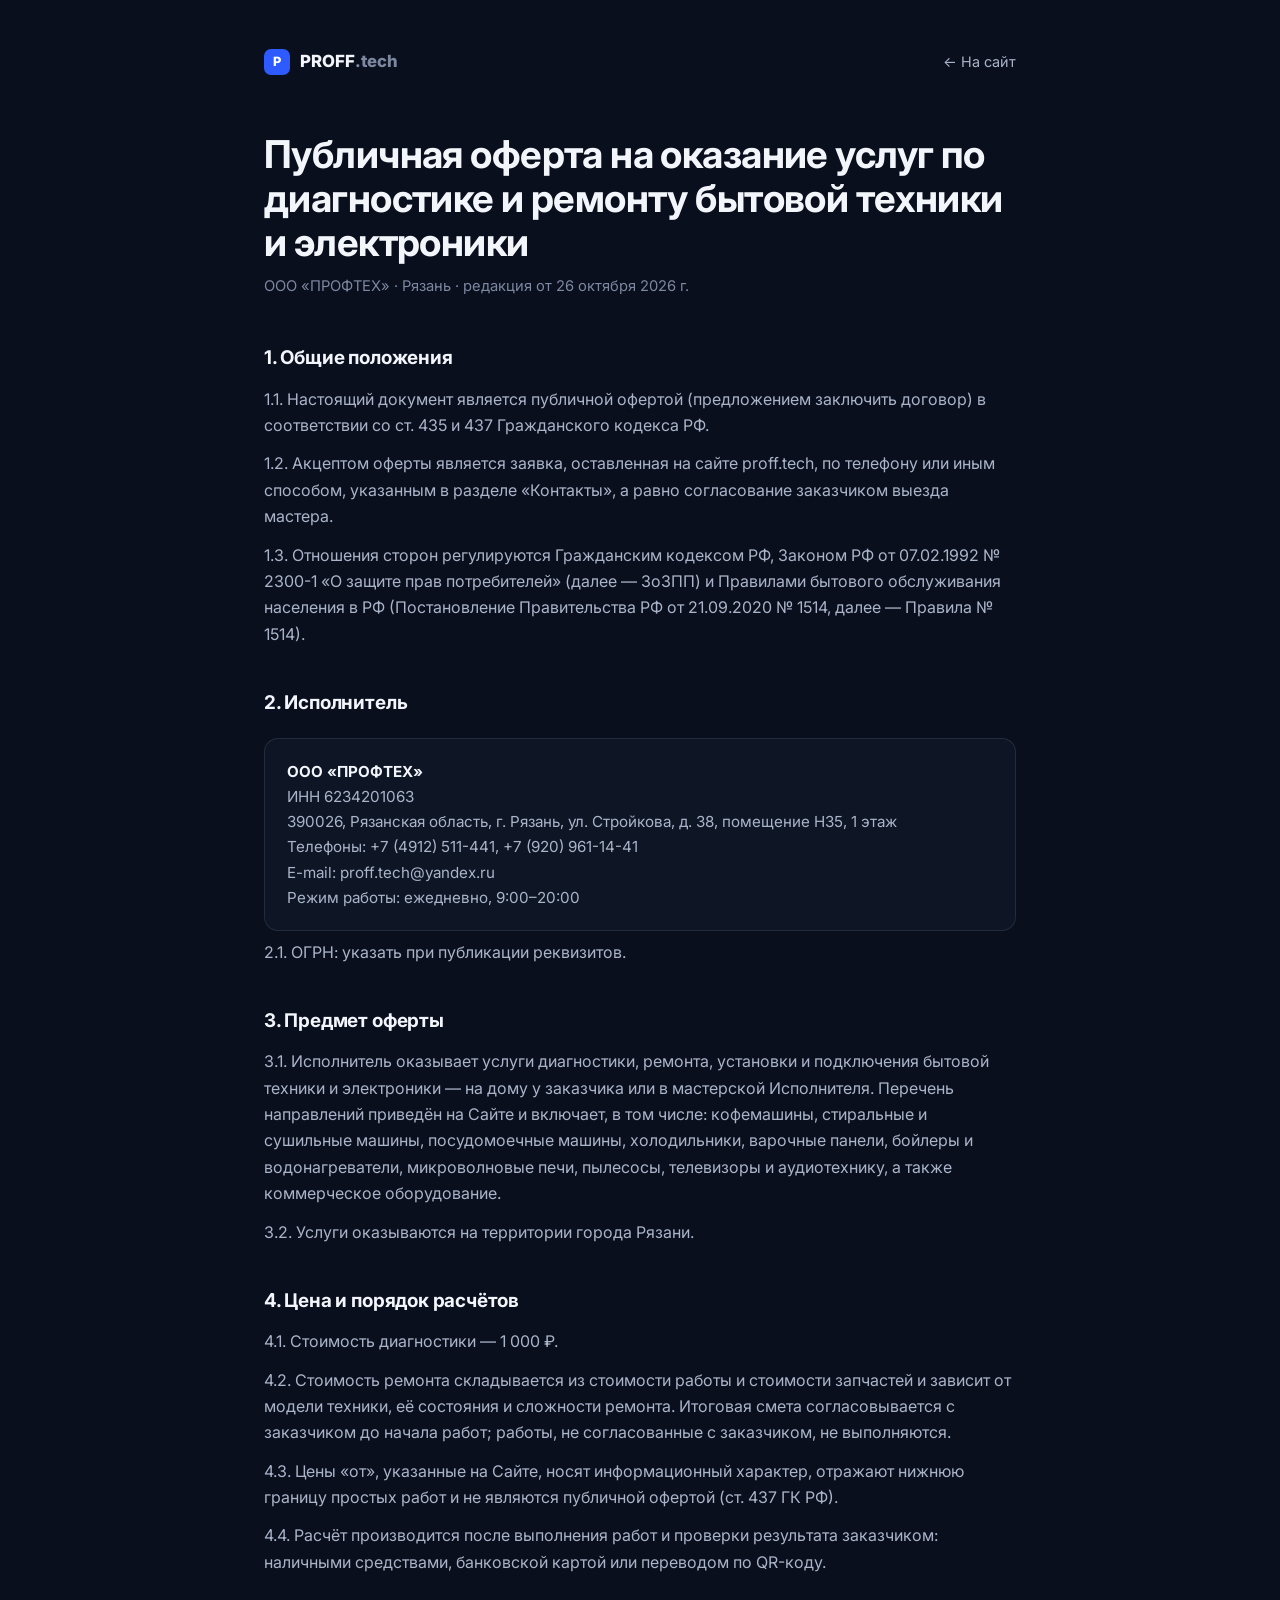
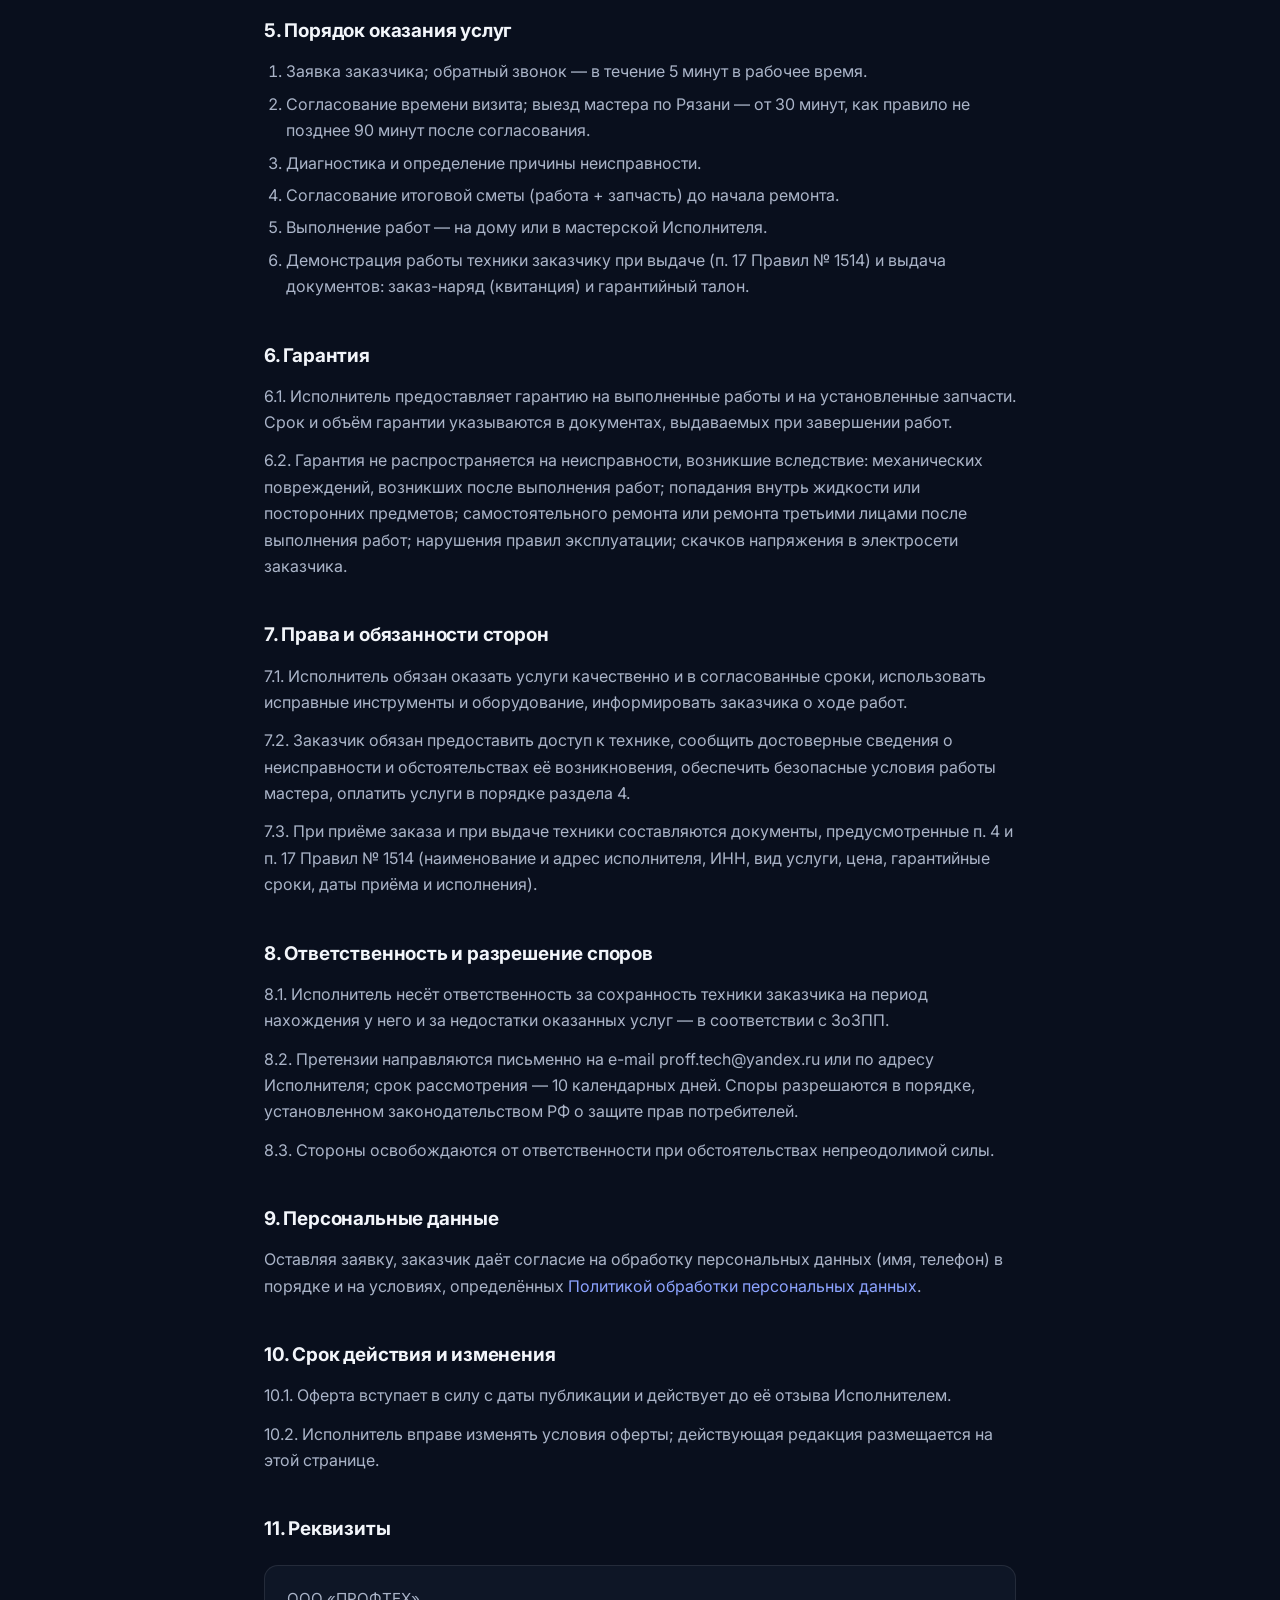
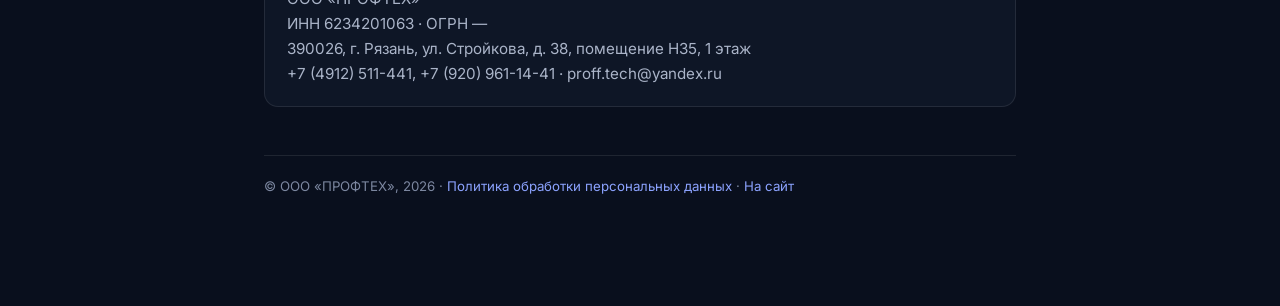
==== offer.html @ abe37fe9 "deploy: визуальные правки" ====
<!doctype html>
<html lang="ru">
<head>
<meta charset="utf-8">
<meta name="viewport" content="width=device-width, initial-scale=1">
<title>Публичная оферта на услуги ремонта — PROFF.tech</title>
<meta name="description" content="Публичная оферта ООО «ПРОФТЕХ» на диагностику и ремонт бытовой техники и электроники в Рязани: предмет, цена и порядок расчётов, гарантия, порядок оказания услуг, реквизиты.">
<meta name="theme-color" content="#090F1D">
<link rel="icon" href="data:image/svg+xml,%3Csvg xmlns='http://www.w3.org/2000/svg' viewBox='0 0 32 32'%3E%3Crect width='32' height='32' rx='8' fill='%232E5BFF'/%3E%3Cpath d='M18 4 7 18h7l-1 10 11-14h-7l1-10Z' fill='%23fff'/%3E%3C/svg%3E">
<link rel="preconnect" href="https://fonts.googleapis.com">
<link rel="preconnect" href="https://fonts.gstatic.com" crossorigin>
<link href="https://fonts.googleapis.com/css2?family=Inter:wght@400;500;600;700&display=swap" rel="stylesheet">
<style>
:root{--bg:#090F1D;--surface:#0E1626;--line:rgba(255,255,255,.09);--text:#F2F5FA;--soft:#AAB4C8;--muted:#7C87A0;--accent-text:#8CA3FF}
*{box-sizing:border-box;margin:0;padding:0}
body{font-family:'Inter',-apple-system,'Segoe UI',Roboto,Arial,sans-serif;background:var(--bg);color:var(--text);font-size:16px;line-height:1.65;-webkit-font-smoothing:antialiased}
a{color:var(--accent-text);text-decoration:none}
a:hover{text-decoration:underline}
.wrap{max-width:800px;margin:0 auto;padding:48px 24px 96px}
.top{display:flex;justify-content:space-between;align-items:center;gap:16px;margin-bottom:56px}
.logo{display:flex;align-items:center;gap:10px;font-weight:800;font-size:1.05rem;color:var(--text);text-decoration:none}
.logo-name{display:inline-flex;align-items:baseline}
.logo:hover{text-decoration:none}
.mark{width:26px;height:26px;border-radius:7px;background:#2E5BFF;display:grid;place-items:center;color:#fff;font-size:.8rem;font-weight:800}
.back{color:var(--soft);font-size:.9rem}
h1{font-size:clamp(1.7rem,3.6vw,2.4rem);letter-spacing:-.015em;line-height:1.15;margin-bottom:10px}
.sub{color:var(--muted);font-size:.92rem;margin-bottom:44px}
h2{font-size:1.18rem;letter-spacing:-.01em;margin:40px 0 12px;color:var(--text)}
p{color:var(--soft);margin-bottom:12px}
p b{color:var(--text)}
ol,ul{padding-left:22px;color:var(--soft);margin-bottom:12px}
li{margin-bottom:6px}
.address{background:var(--surface);border:1px solid var(--line);border-radius:14px;padding:20px 22px;margin:20px 0 8px;color:var(--soft);font-size:.95rem}
.address b{color:var(--text)}
.doc-note{margin-top:48px;padding-top:20px;border-top:1px solid var(--line);color:var(--muted);font-size:.83rem}
:focus-visible{outline:2px solid #2E5BFF;outline-offset:2px;border-radius:6px}
</style>
</head>
<body>
<div class="wrap">
  <div class="top">
    <a class="logo" href="index.html"><span class="mark">P</span><span class="logo-name">PROFF<span style="color:var(--muted)">.tech</span></span></a>
    <a class="back" href="index.html">← На сайт</a>
  </div>

  <h1>Публичная оферта на оказание услуг по диагностике и ремонту бытовой техники и электроники</h1>
  <p class="sub">ООО «ПРОФТЕХ» · Рязань · редакция от 26 октября 2026 г.</p>

  <h2>1. Общие положения</h2>
  <p>1.1. Настоящий документ является публичной офертой (предложением заключить договор) в соответствии со ст. 435 и 437 Гражданского кодекса РФ.</p>
  <p>1.2. Акцептом оферты является заявка, оставленная на сайте proff.tech, по телефону или иным способом, указанным в разделе «Контакты», а равно согласование заказчиком выезда мастера.</p>
  <p>1.3. Отношения сторон регулируются Гражданским кодексом РФ, Законом РФ от 07.02.1992 № 2300-1 «О защите прав потребителей» (далее — ЗоЗПП) и Правилами бытового обслуживания населения в РФ (Постановление Правительства РФ от 21.09.2020 № 1514, далее — Правила № 1514).</p>

  <h2>2. Исполнитель</h2>
  <div class="address">
    <b>ООО «ПРОФТЕХ»</b><br>
    ИНН 6234201063<br>
    390026, Рязанская область, г. Рязань, ул. Стройкова, д. 38, помещение Н35, 1 этаж<br>
    Телефоны: +7 (4912) 511-441, +7 (920) 961-14-41<br>
    E-mail: proff.tech@yandex.ru<br>
    Режим работы: ежедневно, 9:00–20:00
  </div>
  <p>2.1. ОГРН: указать при публикации реквизитов. <!-- TODO: ОГРН --></p>

  <h2>3. Предмет оферты</h2>
  <p>3.1. Исполнитель оказывает услуги диагностики, ремонта, установки и подключения бытовой техники и электроники — на дому у заказчика или в мастерской Исполнителя. Перечень направлений приведён на Сайте и включает, в том числе: кофемашины, стиральные и сушильные машины, посудомоечные машины, холодильники, варочные панели, бойлеры и водонагреватели, микроволновые печи, пылесосы, телевизоры и аудиотехнику, а также коммерческое оборудование.</p>
  <p>3.2. Услуги оказываются на территории города Рязани.</p>

  <h2>4. Цена и порядок расчётов</h2>
  <p>4.1. Стоимость диагностики — 1 000 ₽.</p>
  <p>4.2. Стоимость ремонта складывается из стоимости работы и стоимости запчастей и зависит от модели техники, её состояния и сложности ремонта. Итоговая смета согласовывается с заказчиком до начала работ; работы, не согласованные с заказчиком, не выполняются.</p>
  <p>4.3. Цены «от», указанные на Сайте, носят информационный характер, отражают нижнюю границу простых работ и не являются публичной офертой (ст. 437 ГК РФ).</p>
  <p>4.4. Расчёт производится после выполнения работ и проверки результата заказчиком: наличными средствами, банковской картой или переводом по QR-коду.</p>

  <h2>5. Порядок оказания услуг</h2>
  <ol>
    <li>Заявка заказчика; обратный звонок — в течение 5 минут в рабочее время.</li>
    <li>Согласование времени визита; выезд мастера по Рязани — от 30 минут, как правило не позднее 90 минут после согласования.</li>
    <li>Диагностика и определение причины неисправности.</li>
    <li>Согласование итоговой сметы (работа + запчасть) до начала ремонта.</li>
    <li>Выполнение работ — на дому или в мастерской Исполнителя.</li>
    <li>Демонстрация работы техники заказчику при выдаче (п. 17 Правил № 1514) и выдача документов: заказ-наряд (квитанция) и гарантийный талон.</li>
  </ol>

  <h2>6. Гарантия</h2>
  <p>6.1. Исполнитель предоставляет гарантию на выполненные работы и на установленные запчасти. Срок и объём гарантии указываются в документах, выдаваемых при завершении работ.</p>
  <p>6.2. Гарантия не распространяется на неисправности, возникшие вследствие: механических повреждений, возникших после выполнения работ; попадания внутрь жидкости или посторонних предметов; самостоятельного ремонта или ремонта третьими лицами после выполнения работ; нарушения правил эксплуатации; скачков напряжения в электросети заказчика.</p>

  <h2>7. Права и обязанности сторон</h2>
  <p>7.1. Исполнитель обязан оказать услуги качественно и в согласованные сроки, использовать исправные инструменты и оборудование, информировать заказчика о ходе работ.</p>
  <p>7.2. Заказчик обязан предоставить доступ к технике, сообщить достоверные сведения о неисправности и обстоятельствах её возникновения, обеспечить безопасные условия работы мастера, оплатить услуги в порядке раздела 4.</p>
  <p>7.3. При приёме заказа и при выдаче техники составляются документы, предусмотренные п. 4 и п. 17 Правил № 1514 (наименование и адрес исполнителя, ИНН, вид услуги, цена, гарантийные сроки, даты приёма и исполнения).</p>

  <h2>8. Ответственность и разрешение споров</h2>
  <p>8.1. Исполнитель несёт ответственность за сохранность техники заказчика на период нахождения у него и за недостатки оказанных услуг — в соответствии с ЗоЗПП.</p>
  <p>8.2. Претензии направляются письменно на e-mail proff.tech@yandex.ru или по адресу Исполнителя; срок рассмотрения — 10 календарных дней. Споры разрешаются в порядке, установленном законодательством РФ о защите прав потребителей.</p>
  <p>8.3. Стороны освобождаются от ответственности при обстоятельствах непреодолимой силы.</p>

  <h2>9. Персональные данные</h2>
  <p>Оставляя заявку, заказчик даёт согласие на обработку персональных данных (имя, телефон) в порядке и на условиях, определённых <a href="privacy.html">Политикой обработки персональных данных</a>.</p>

  <h2>10. Срок действия и изменения</h2>
  <p>10.1. Оферта вступает в силу с даты публикации и действует до её отзыва Исполнителем.</p>
  <p>10.2. Исполнитель вправе изменять условия оферты; действующая редакция размещается на этой странице.</p>

  <h2>11. Реквизиты</h2>
  <div class="address">
    ООО «ПРОФТЕХ»<br>
    ИНН 6234201063 · ОГРН — <!-- TODO: ОГРН --><br>
    390026, г. Рязань, ул. Стройкова, д. 38, помещение Н35, 1 этаж<br>
    +7 (4912) 511-441, +7 (920) 961-14-41 · proff.tech@yandex.ru
  </div>

  <p class="doc-note">© ООО «ПРОФТЕХ», 2026 · <a href="privacy.html">Политика обработки персональных данных</a> · <a href="index.html">На сайт</a></p>
</div>
</body>
</html>
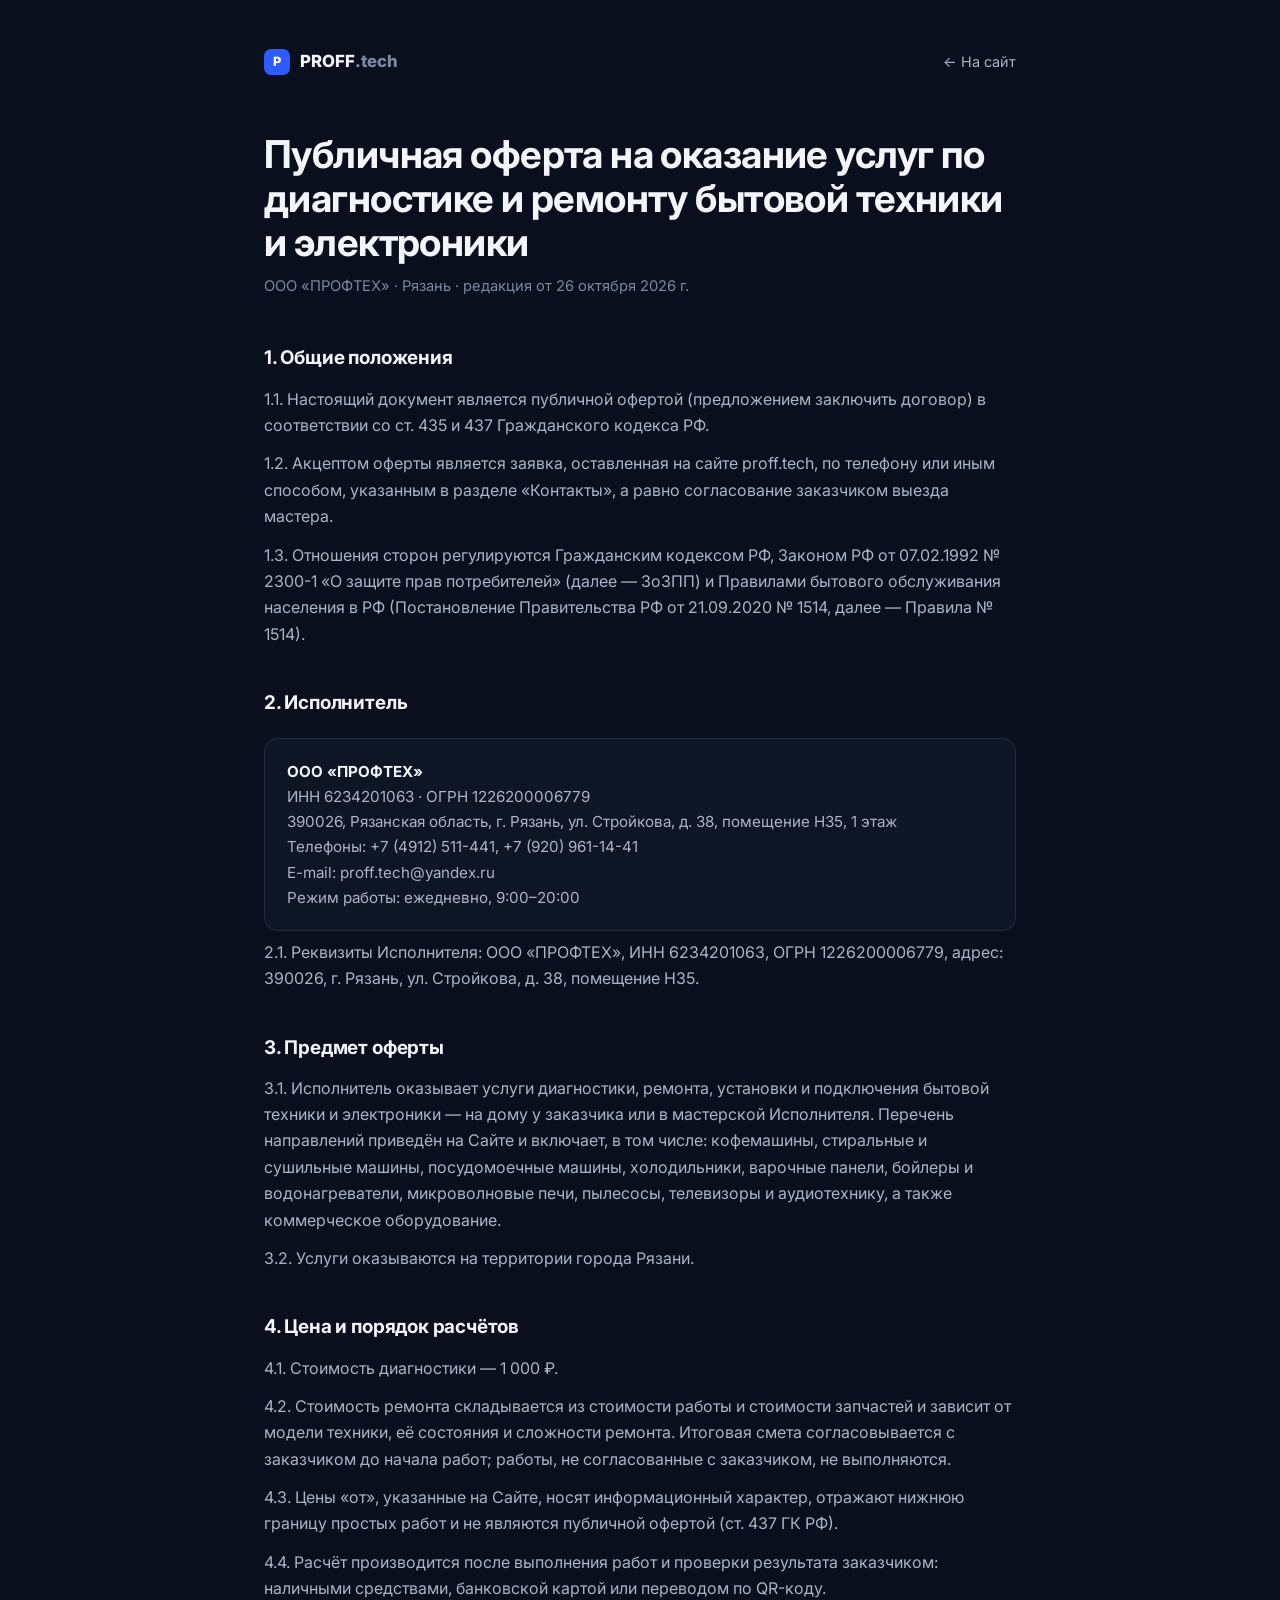
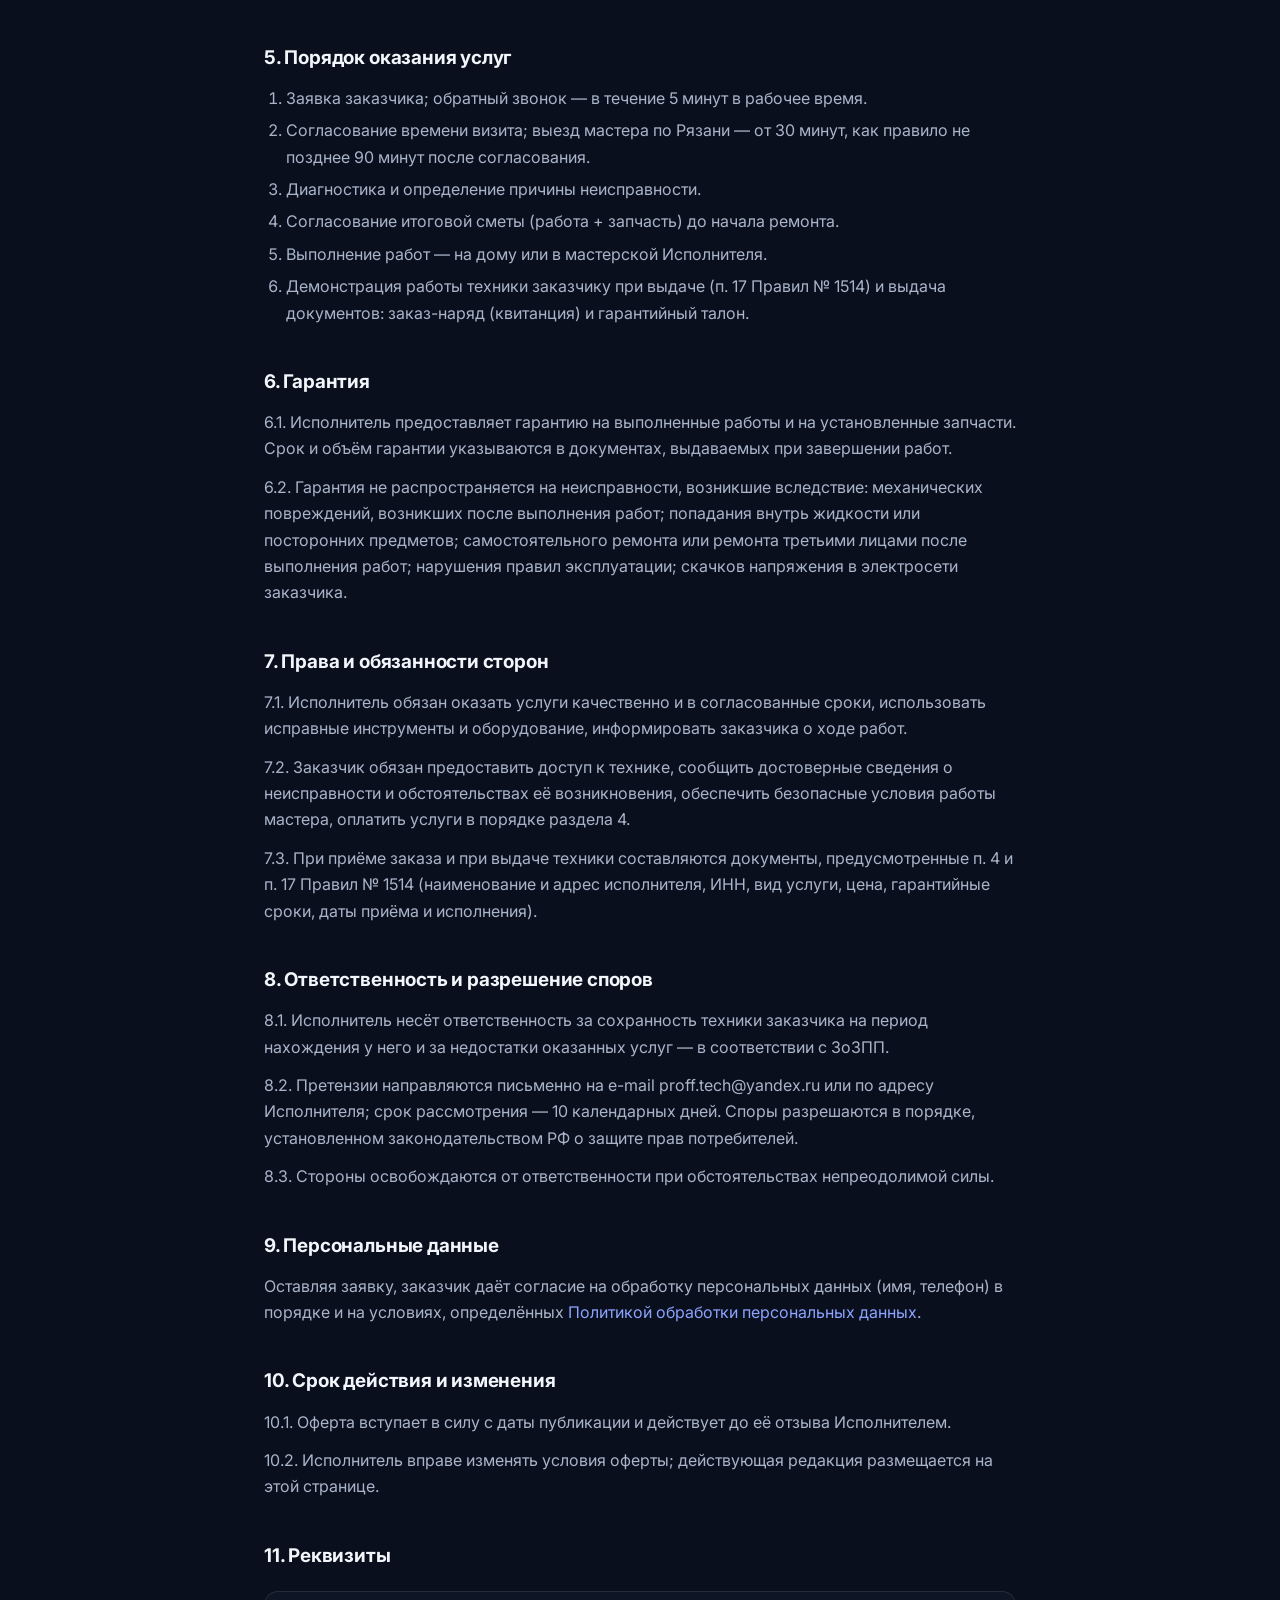
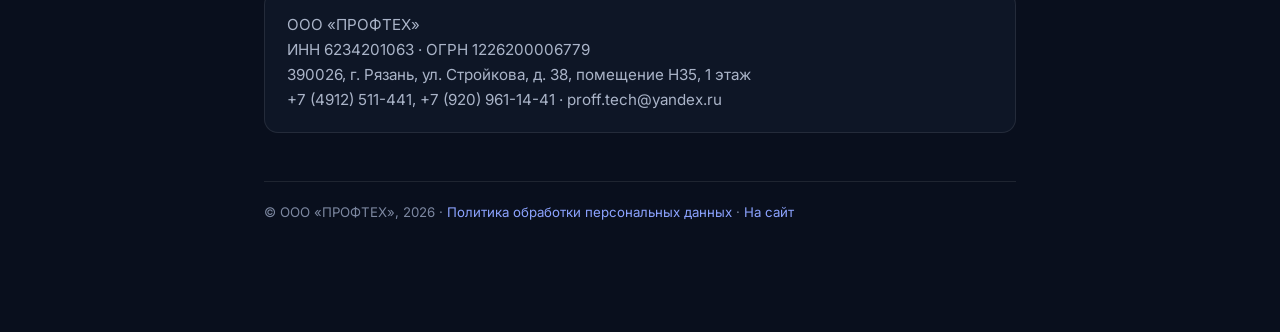
==== commit 4f6ee1f3: "deploy: fix модальной формы и карт, ОГРН" ====
--- a/offer.html
+++ b/offer.html
@@ -54,13 +54,13 @@
   <h2>2. Исполнитель</h2>
   <div class="address">
     <b>ООО «ПРОФТЕХ»</b><br>
-    ИНН 6234201063<br>
+    ИНН 6234201063 · ОГРН 1226200006779<br>
     390026, Рязанская область, г. Рязань, ул. Стройкова, д. 38, помещение Н35, 1 этаж<br>
     Телефоны: +7 (4912) 511-441, +7 (920) 961-14-41<br>
     E-mail: proff.tech@yandex.ru<br>
     Режим работы: ежедневно, 9:00–20:00
   </div>
-  <p>2.1. ОГРН: указать при публикации реквизитов. <!-- TODO: ОГРН --></p>
+  <p>2.1. Реквизиты Исполнителя: ООО «ПРОФТЕХ», ИНН 6234201063, ОГРН 1226200006779, адрес: 390026, г. Рязань, ул. Стройкова, д. 38, помещение Н35.</p>
 
   <h2>3. Предмет оферты</h2>
   <p>3.1. Исполнитель оказывает услуги диагностики, ремонта, установки и подключения бытовой техники и электроники — на дому у заказчика или в мастерской Исполнителя. Перечень направлений приведён на Сайте и включает, в том числе: кофемашины, стиральные и сушильные машины, посудомоечные машины, холодильники, варочные панели, бойлеры и водонагреватели, микроволновые печи, пылесосы, телевизоры и аудиотехнику, а также коммерческое оборудование.</p>
@@ -106,7 +106,7 @@
   <h2>11. Реквизиты</h2>
   <div class="address">
     ООО «ПРОФТЕХ»<br>
-    ИНН 6234201063 · ОГРН — <!-- TODO: ОГРН --><br>
+    ИНН 6234201063 · ОГРН 1226200006779<br>
     390026, г. Рязань, ул. Стройкова, д. 38, помещение Н35, 1 этаж<br>
     +7 (4912) 511-441, +7 (920) 961-14-41 · proff.tech@yandex.ru
   </div>
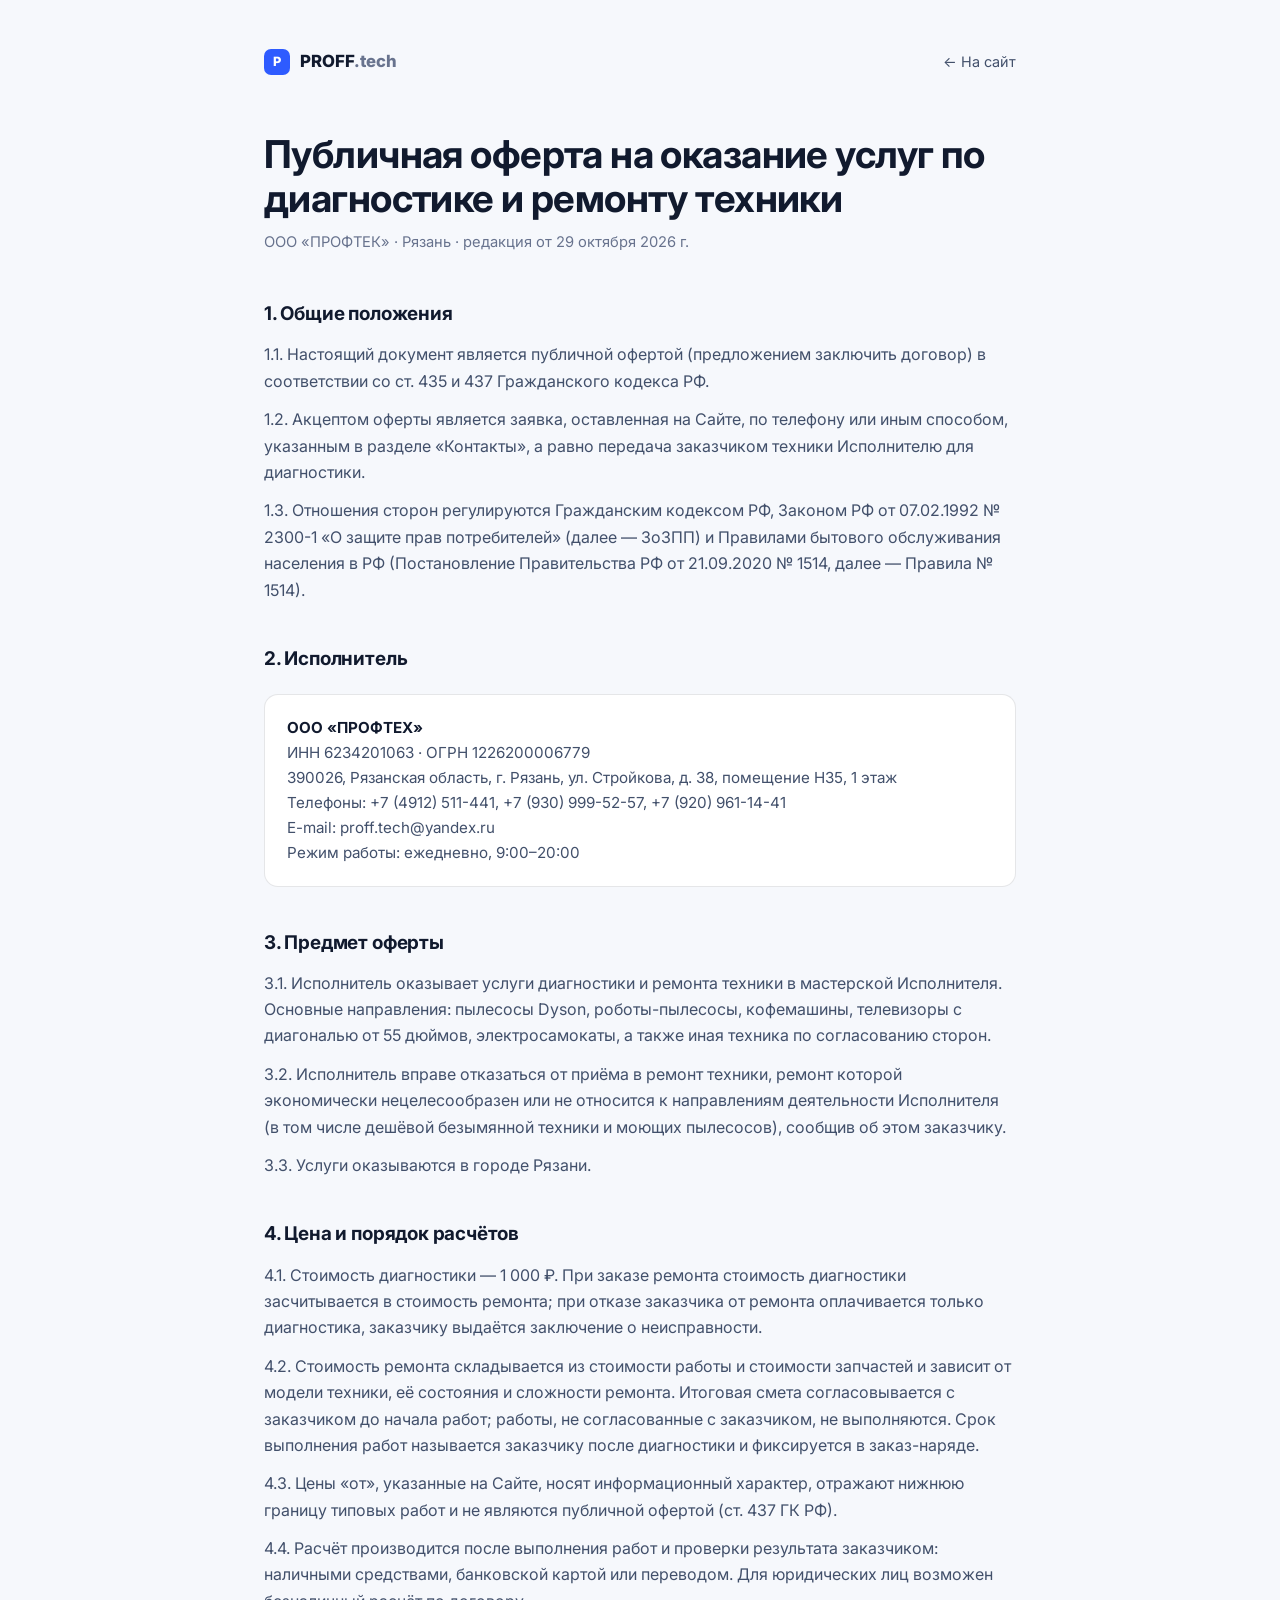
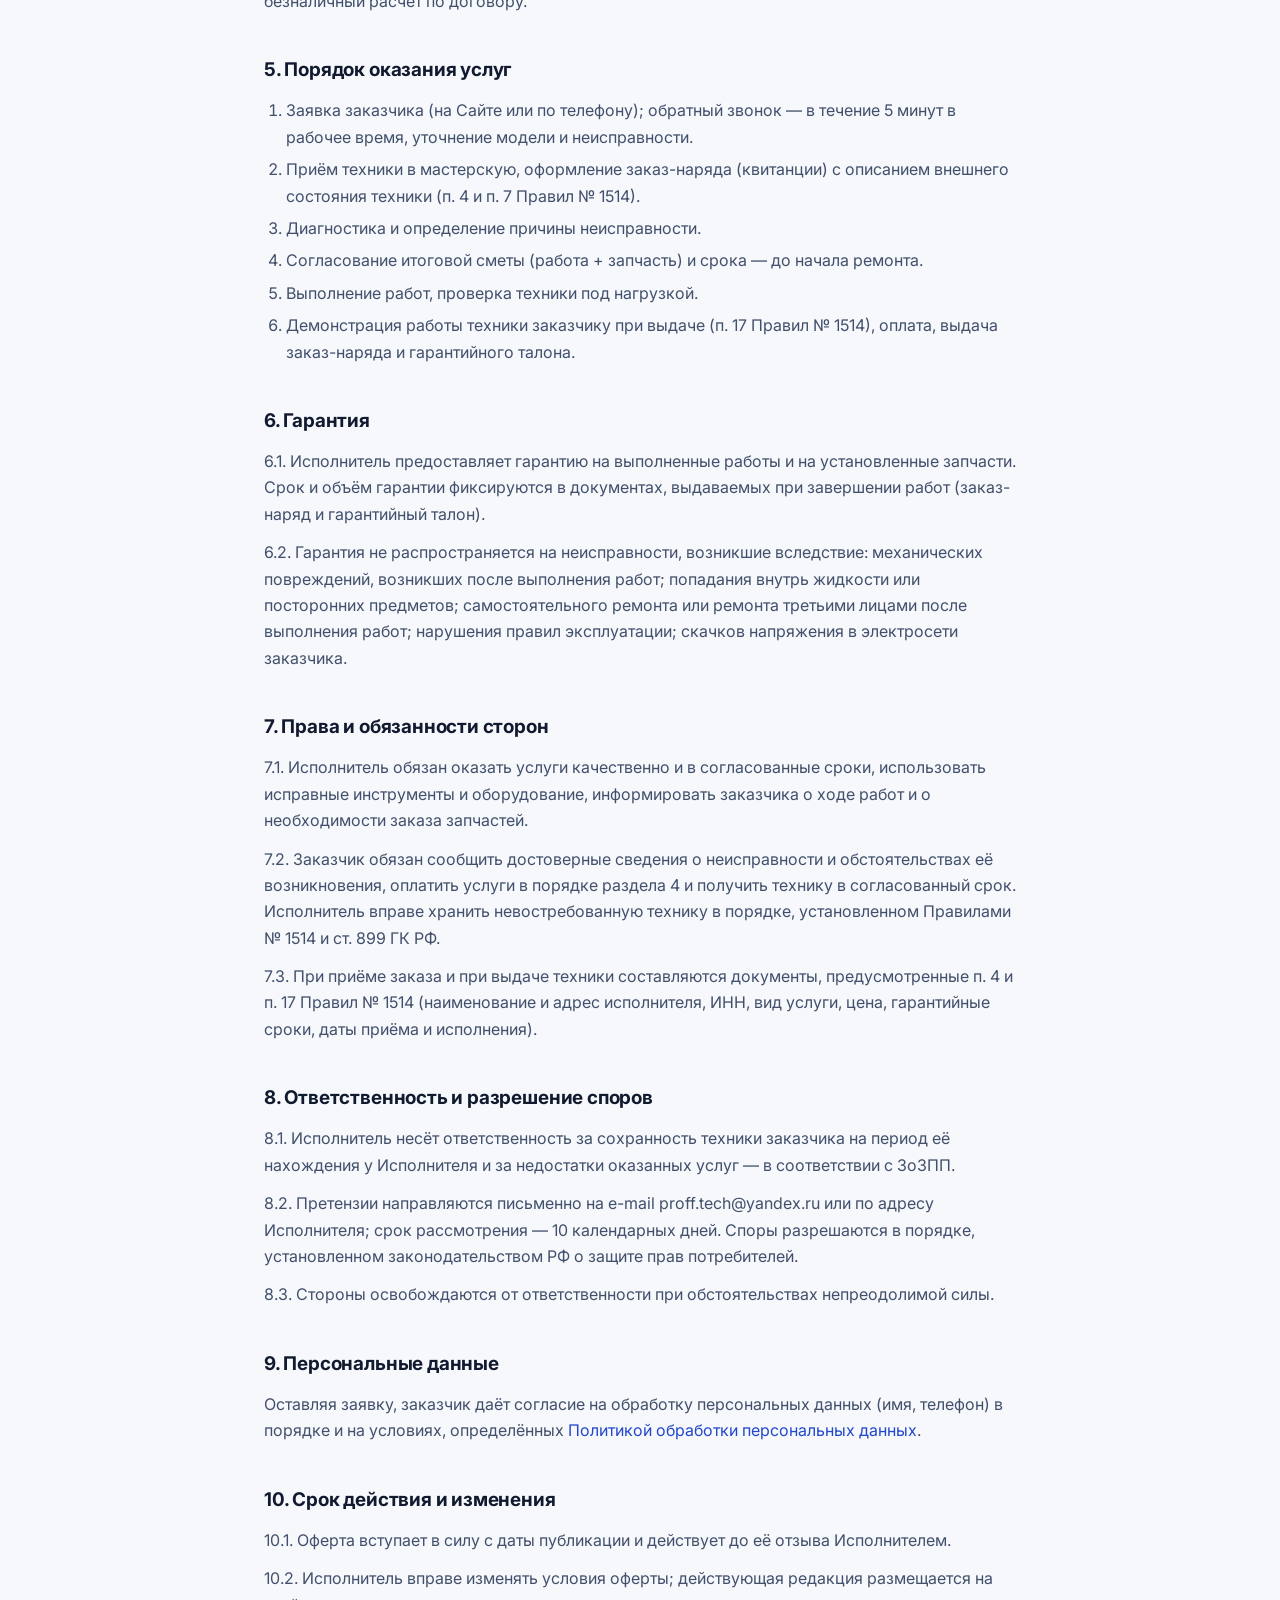
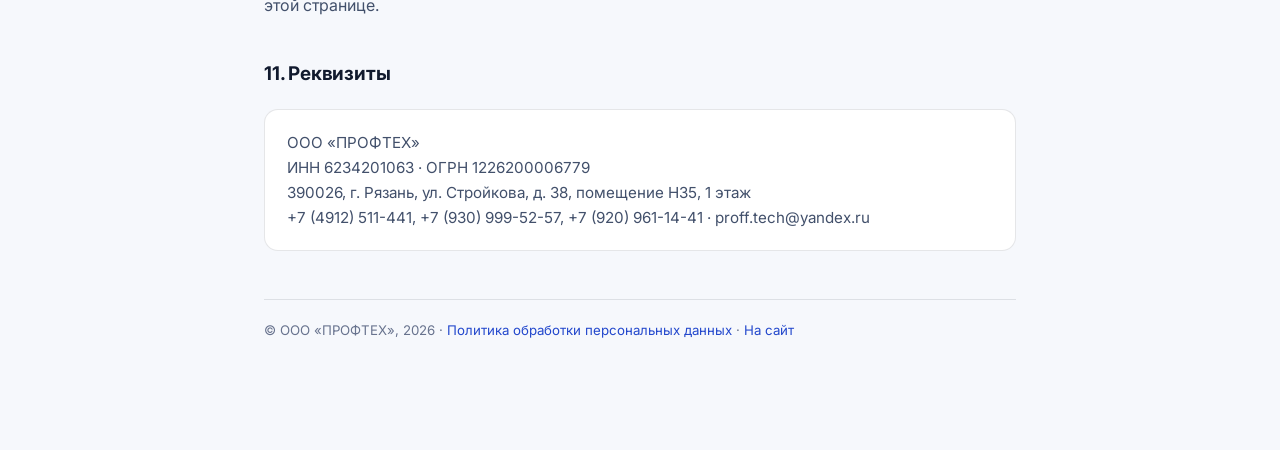
==== commit cfe568d6: "deploy: v2 — мобильный первый экран, квиз, темы, SEO, фиксы QA" ====
--- a/offer.html
+++ b/offer.html
@@ -4,14 +4,15 @@
 <meta charset="utf-8">
 <meta name="viewport" content="width=device-width, initial-scale=1">
 <title>Публичная оферта на услуги ремонта — PROFF.tech</title>
-<meta name="description" content="Публичная оферта ООО «ПРОФТЕХ» на диагностику и ремонт бытовой техники и электроники в Рязани: предмет, цена и порядок расчётов, гарантия, порядок оказания услуг, реквизиты.">
-<meta name="theme-color" content="#090F1D">
+<meta name="description" content="Публичная оферта ООО «ПРОФТЕХ» на диагностику и ремонт премиальной бытовой техники и электроники в Рязани: Dyson, роботы-пылесосы, кофемашины, телевизоры, электросамокаты. Предмет, цена и порядок расчётов, гарантия, реквизиты.">
+<meta name="theme-color" content="#0A101E">
 <link rel="icon" href="data:image/svg+xml,%3Csvg xmlns='http://www.w3.org/2000/svg' viewBox='0 0 32 32'%3E%3Crect width='32' height='32' rx='8' fill='%232E5BFF'/%3E%3Cpath d='M18 4 7 18h7l-1 10 11-14h-7l1-10Z' fill='%23fff'/%3E%3C/svg%3E">
 <link rel="preconnect" href="https://fonts.googleapis.com">
 <link rel="preconnect" href="https://fonts.gstatic.com" crossorigin>
 <link href="https://fonts.googleapis.com/css2?family=Inter:wght@400;500;600;700&display=swap" rel="stylesheet">
 <style>
-:root{--bg:#090F1D;--surface:#0E1626;--line:rgba(255,255,255,.09);--text:#F2F5FA;--soft:#AAB4C8;--muted:#7C87A0;--accent-text:#8CA3FF}
+:root{color-scheme:light;--bg:#F6F8FC;--surface:#FFFFFF;--line:rgba(18,28,50,.11);--text:#111A2E;--soft:#42506B;--muted:#68738E;--accent-text:#2247CC}
+@media (prefers-color-scheme:dark){:root{color-scheme:dark;--bg:#0A101E;--surface:#101A2E;--line:rgba(255,255,255,.10);--text:#F2F5FA;--soft:#AAB4C8;--muted:#7C87A0;--accent-text:#8CA3FF}}
 *{box-sizing:border-box;margin:0;padding:0}
 body{font-family:'Inter',-apple-system,'Segoe UI',Roboto,Arial,sans-serif;background:var(--bg);color:var(--text);font-size:16px;line-height:1.65;-webkit-font-smoothing:antialiased}
 a{color:var(--accent-text);text-decoration:none}
@@ -19,7 +20,6 @@
 .wrap{max-width:800px;margin:0 auto;padding:48px 24px 96px}
 .top{display:flex;justify-content:space-between;align-items:center;gap:16px;margin-bottom:56px}
 .logo{display:flex;align-items:center;gap:10px;font-weight:800;font-size:1.05rem;color:var(--text);text-decoration:none}
-.logo-name{display:inline-flex;align-items:baseline}
 .logo:hover{text-decoration:none}
 .mark{width:26px;height:26px;border-radius:7px;background:#2E5BFF;display:grid;place-items:center;color:#fff;font-size:.8rem;font-weight:800}
 .back{color:var(--soft);font-size:.9rem}
@@ -43,12 +43,12 @@
     <a class="back" href="index.html">← На сайт</a>
   </div>
 
-  <h1>Публичная оферта на оказание услуг по диагностике и ремонту бытовой техники и электроники</h1>
-  <p class="sub">ООО «ПРОФТЕХ» · Рязань · редакция от 26 октября 2026 г.</p>
+  <h1>Публичная оферта на оказание услуг по диагностике и ремонту техники</h1>
+  <p class="sub">ООО «ПРОФТЕК» · Рязань · редакция от 29 октября 2026 г.</p>
 
   <h2>1. Общие положения</h2>
   <p>1.1. Настоящий документ является публичной офертой (предложением заключить договор) в соответствии со ст. 435 и 437 Гражданского кодекса РФ.</p>
-  <p>1.2. Акцептом оферты является заявка, оставленная на сайте proff.tech, по телефону или иным способом, указанным в разделе «Контакты», а равно согласование заказчиком выезда мастера.</p>
+  <p>1.2. Акцептом оферты является заявка, оставленная на Сайте, по телефону или иным способом, указанным в разделе «Контакты», а равно передача заказчиком техники Исполнителю для диагностики.</p>
   <p>1.3. Отношения сторон регулируются Гражданским кодексом РФ, Законом РФ от 07.02.1992 № 2300-1 «О защите прав потребителей» (далее — ЗоЗПП) и Правилами бытового обслуживания населения в РФ (Постановление Правительства РФ от 21.09.2020 № 1514, далее — Правила № 1514).</p>
 
   <h2>2. Исполнитель</h2>
@@ -56,43 +56,43 @@
     <b>ООО «ПРОФТЕХ»</b><br>
     ИНН 6234201063 · ОГРН 1226200006779<br>
     390026, Рязанская область, г. Рязань, ул. Стройкова, д. 38, помещение Н35, 1 этаж<br>
-    Телефоны: +7 (4912) 511-441, +7 (920) 961-14-41<br>
+    Телефоны: +7 (4912) 511-441, +7 (930) 999-52-57, +7 (920) 961-14-41<br>
     E-mail: proff.tech@yandex.ru<br>
     Режим работы: ежедневно, 9:00–20:00
   </div>
-  <p>2.1. Реквизиты Исполнителя: ООО «ПРОФТЕХ», ИНН 6234201063, ОГРН 1226200006779, адрес: 390026, г. Рязань, ул. Стройкова, д. 38, помещение Н35.</p>
 
   <h2>3. Предмет оферты</h2>
-  <p>3.1. Исполнитель оказывает услуги диагностики, ремонта, установки и подключения бытовой техники и электроники — на дому у заказчика или в мастерской Исполнителя. Перечень направлений приведён на Сайте и включает, в том числе: кофемашины, стиральные и сушильные машины, посудомоечные машины, холодильники, варочные панели, бойлеры и водонагреватели, микроволновые печи, пылесосы, телевизоры и аудиотехнику, а также коммерческое оборудование.</p>
-  <p>3.2. Услуги оказываются на территории города Рязани.</p>
+  <p>3.1. Исполнитель оказывает услуги диагностики и ремонта техники в мастерской Исполнителя. Основные направления: пылесосы Dyson, роботы-пылесосы, кофемашины, телевизоры с диагональю от 55 дюймов, электросамокаты, а также иная техника по согласованию сторон.</p>
+  <p>3.2. Исполнитель вправе отказаться от приёма в ремонт техники, ремонт которой экономически нецелесообразен или не относится к направлениям деятельности Исполнителя (в том числе дешёвой безымянной техники и моющих пылесосов), сообщив об этом заказчику.</p>
+  <p>3.3. Услуги оказываются в городе Рязани.</p>
 
   <h2>4. Цена и порядок расчётов</h2>
-  <p>4.1. Стоимость диагностики — 1 000 ₽.</p>
-  <p>4.2. Стоимость ремонта складывается из стоимости работы и стоимости запчастей и зависит от модели техники, её состояния и сложности ремонта. Итоговая смета согласовывается с заказчиком до начала работ; работы, не согласованные с заказчиком, не выполняются.</p>
-  <p>4.3. Цены «от», указанные на Сайте, носят информационный характер, отражают нижнюю границу простых работ и не являются публичной офертой (ст. 437 ГК РФ).</p>
-  <p>4.4. Расчёт производится после выполнения работ и проверки результата заказчиком: наличными средствами, банковской картой или переводом по QR-коду.</p>
+  <p>4.1. Стоимость диагностики — 1 000 ₽. При заказе ремонта стоимость диагностики засчитывается в стоимость ремонта; при отказе заказчика от ремонта оплачивается только диагностика, заказчику выдаётся заключение о неисправности.</p>
+  <p>4.2. Стоимость ремонта складывается из стоимости работы и стоимости запчастей и зависит от модели техники, её состояния и сложности ремонта. Итоговая смета согласовывается с заказчиком до начала работ; работы, не согласованные с заказчиком, не выполняются. Срок выполнения работ называется заказчику после диагностики и фиксируется в заказ-наряде.</p>
+  <p>4.3. Цены «от», указанные на Сайте, носят информационный характер, отражают нижнюю границу типовых работ и не являются публичной офертой (ст. 437 ГК РФ).</p>
+  <p>4.4. Расчёт производится после выполнения работ и проверки результата заказчиком: наличными средствами, банковской картой или переводом. Для юридических лиц возможен безналичный расчёт по договору.</p>
 
   <h2>5. Порядок оказания услуг</h2>
   <ol>
-    <li>Заявка заказчика; обратный звонок — в течение 5 минут в рабочее время.</li>
-    <li>Согласование времени визита; выезд мастера по Рязани — от 30 минут, как правило не позднее 90 минут после согласования.</li>
+    <li>Заявка заказчика (на Сайте или по телефону); обратный звонок — в течение 5 минут в рабочее время, уточнение модели и неисправности.</li>
+    <li>Приём техники в мастерскую, оформление заказ-наряда (квитанции) с описанием внешнего состояния техники (п. 4 и п. 7 Правил № 1514).</li>
     <li>Диагностика и определение причины неисправности.</li>
-    <li>Согласование итоговой сметы (работа + запчасть) до начала ремонта.</li>
-    <li>Выполнение работ — на дому или в мастерской Исполнителя.</li>
-    <li>Демонстрация работы техники заказчику при выдаче (п. 17 Правил № 1514) и выдача документов: заказ-наряд (квитанция) и гарантийный талон.</li>
+    <li>Согласование итоговой сметы (работа + запчасть) и срока — до начала ремонта.</li>
+    <li>Выполнение работ, проверка техники под нагрузкой.</li>
+    <li>Демонстрация работы техники заказчику при выдаче (п. 17 Правил № 1514), оплата, выдача заказ-наряда и гарантийного талона.</li>
   </ol>
 
   <h2>6. Гарантия</h2>
-  <p>6.1. Исполнитель предоставляет гарантию на выполненные работы и на установленные запчасти. Срок и объём гарантии указываются в документах, выдаваемых при завершении работ.</p>
+  <p>6.1. Исполнитель предоставляет гарантию на выполненные работы и на установленные запчасти. Срок и объём гарантии фиксируются в документах, выдаваемых при завершении работ (заказ-наряд и гарантийный талон).</p>
   <p>6.2. Гарантия не распространяется на неисправности, возникшие вследствие: механических повреждений, возникших после выполнения работ; попадания внутрь жидкости или посторонних предметов; самостоятельного ремонта или ремонта третьими лицами после выполнения работ; нарушения правил эксплуатации; скачков напряжения в электросети заказчика.</p>
 
   <h2>7. Права и обязанности сторон</h2>
-  <p>7.1. Исполнитель обязан оказать услуги качественно и в согласованные сроки, использовать исправные инструменты и оборудование, информировать заказчика о ходе работ.</p>
-  <p>7.2. Заказчик обязан предоставить доступ к технике, сообщить достоверные сведения о неисправности и обстоятельствах её возникновения, обеспечить безопасные условия работы мастера, оплатить услуги в порядке раздела 4.</p>
+  <p>7.1. Исполнитель обязан оказать услуги качественно и в согласованные сроки, использовать исправные инструменты и оборудование, информировать заказчика о ходе работ и о необходимости заказа запчастей.</p>
+  <p>7.2. Заказчик обязан сообщить достоверные сведения о неисправности и обстоятельствах её возникновения, оплатить услуги в порядке раздела 4 и получить технику в согласованный срок. Исполнитель вправе хранить невостребованную технику в порядке, установленном Правилами № 1514 и ст. 899 ГК РФ.</p>
   <p>7.3. При приёме заказа и при выдаче техники составляются документы, предусмотренные п. 4 и п. 17 Правил № 1514 (наименование и адрес исполнителя, ИНН, вид услуги, цена, гарантийные сроки, даты приёма и исполнения).</p>
 
   <h2>8. Ответственность и разрешение споров</h2>
-  <p>8.1. Исполнитель несёт ответственность за сохранность техники заказчика на период нахождения у него и за недостатки оказанных услуг — в соответствии с ЗоЗПП.</p>
+  <p>8.1. Исполнитель несёт ответственность за сохранность техники заказчика на период её нахождения у Исполнителя и за недостатки оказанных услуг — в соответствии с ЗоЗПП.</p>
   <p>8.2. Претензии направляются письменно на e-mail proff.tech@yandex.ru или по адресу Исполнителя; срок рассмотрения — 10 календарных дней. Споры разрешаются в порядке, установленном законодательством РФ о защите прав потребителей.</p>
   <p>8.3. Стороны освобождаются от ответственности при обстоятельствах непреодолимой силы.</p>
 
@@ -108,7 +108,7 @@
     ООО «ПРОФТЕХ»<br>
     ИНН 6234201063 · ОГРН 1226200006779<br>
     390026, г. Рязань, ул. Стройкова, д. 38, помещение Н35, 1 этаж<br>
-    +7 (4912) 511-441, +7 (920) 961-14-41 · proff.tech@yandex.ru
+    +7 (4912) 511-441, +7 (930) 999-52-57, +7 (920) 961-14-41 · proff.tech@yandex.ru
   </div>
 
   <p class="doc-note">© ООО «ПРОФТЕХ», 2026 · <a href="privacy.html">Политика обработки персональных данных</a> · <a href="index.html">На сайт</a></p>
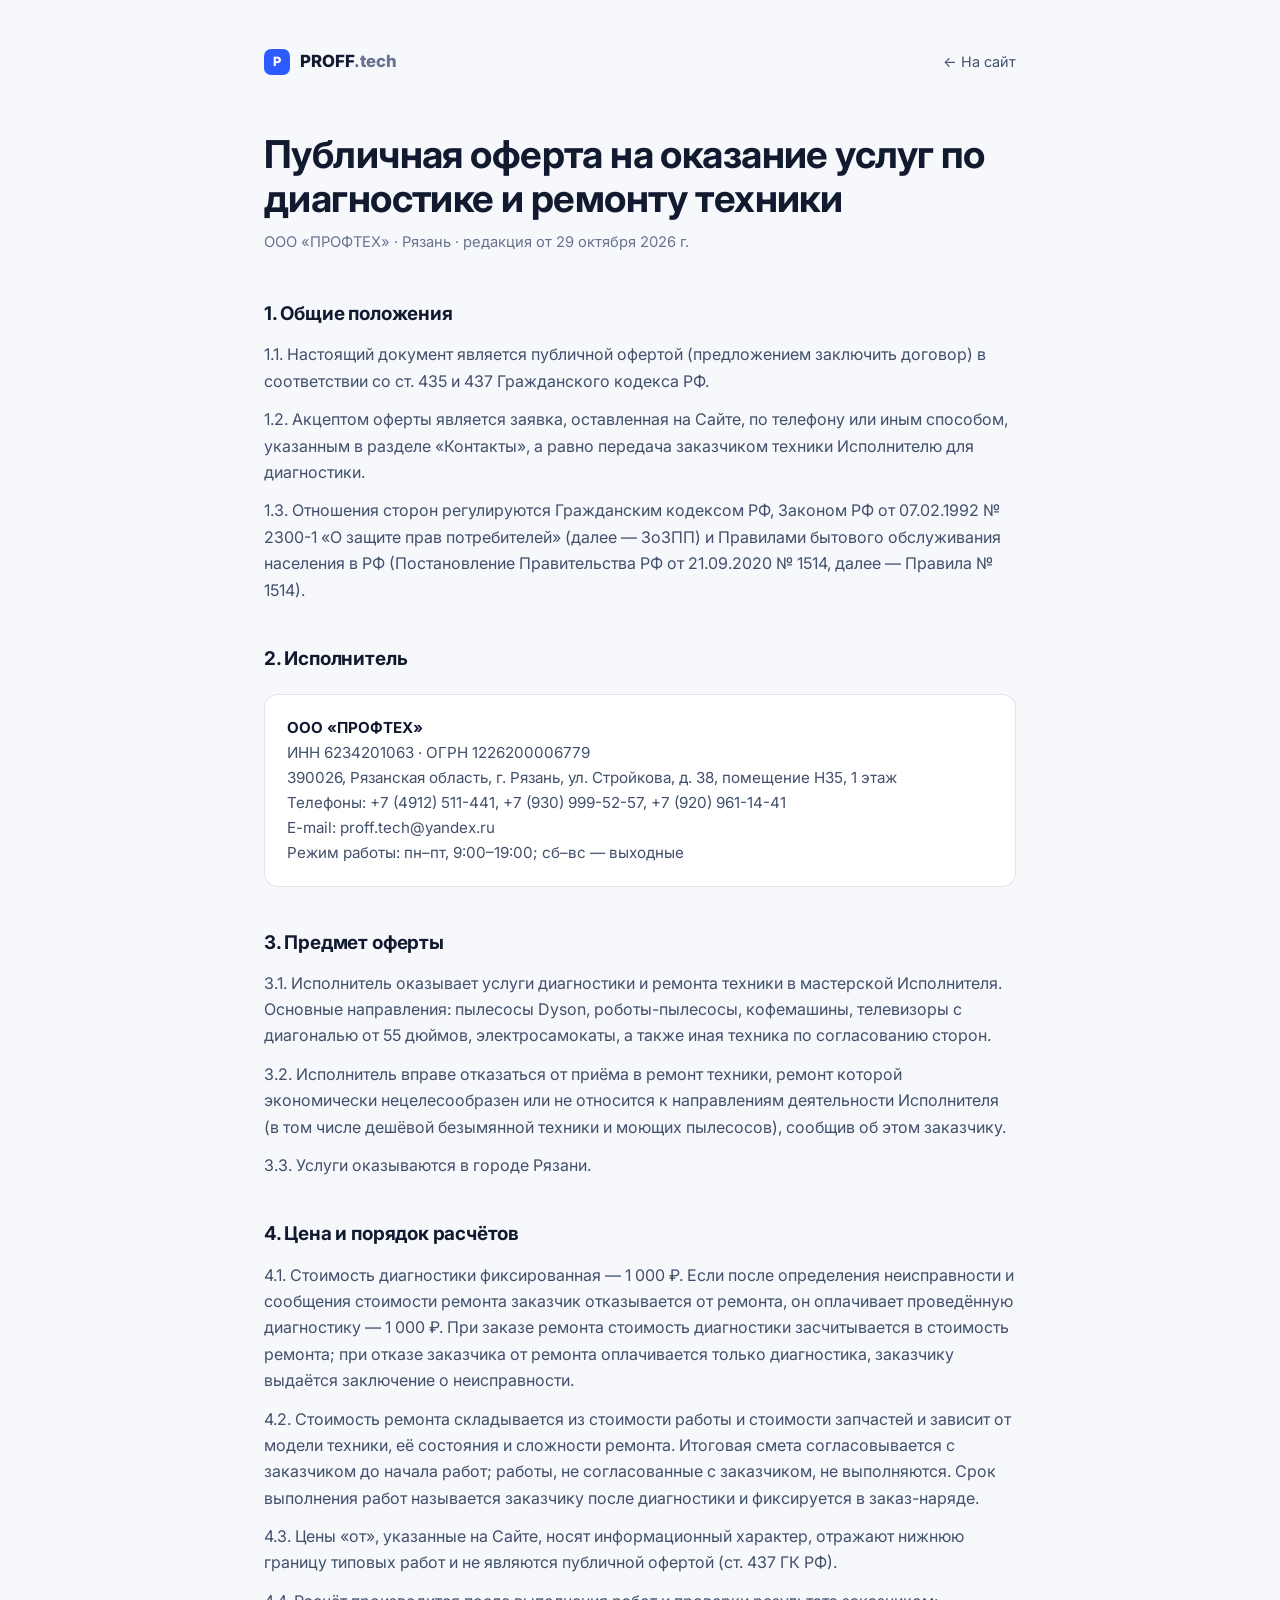
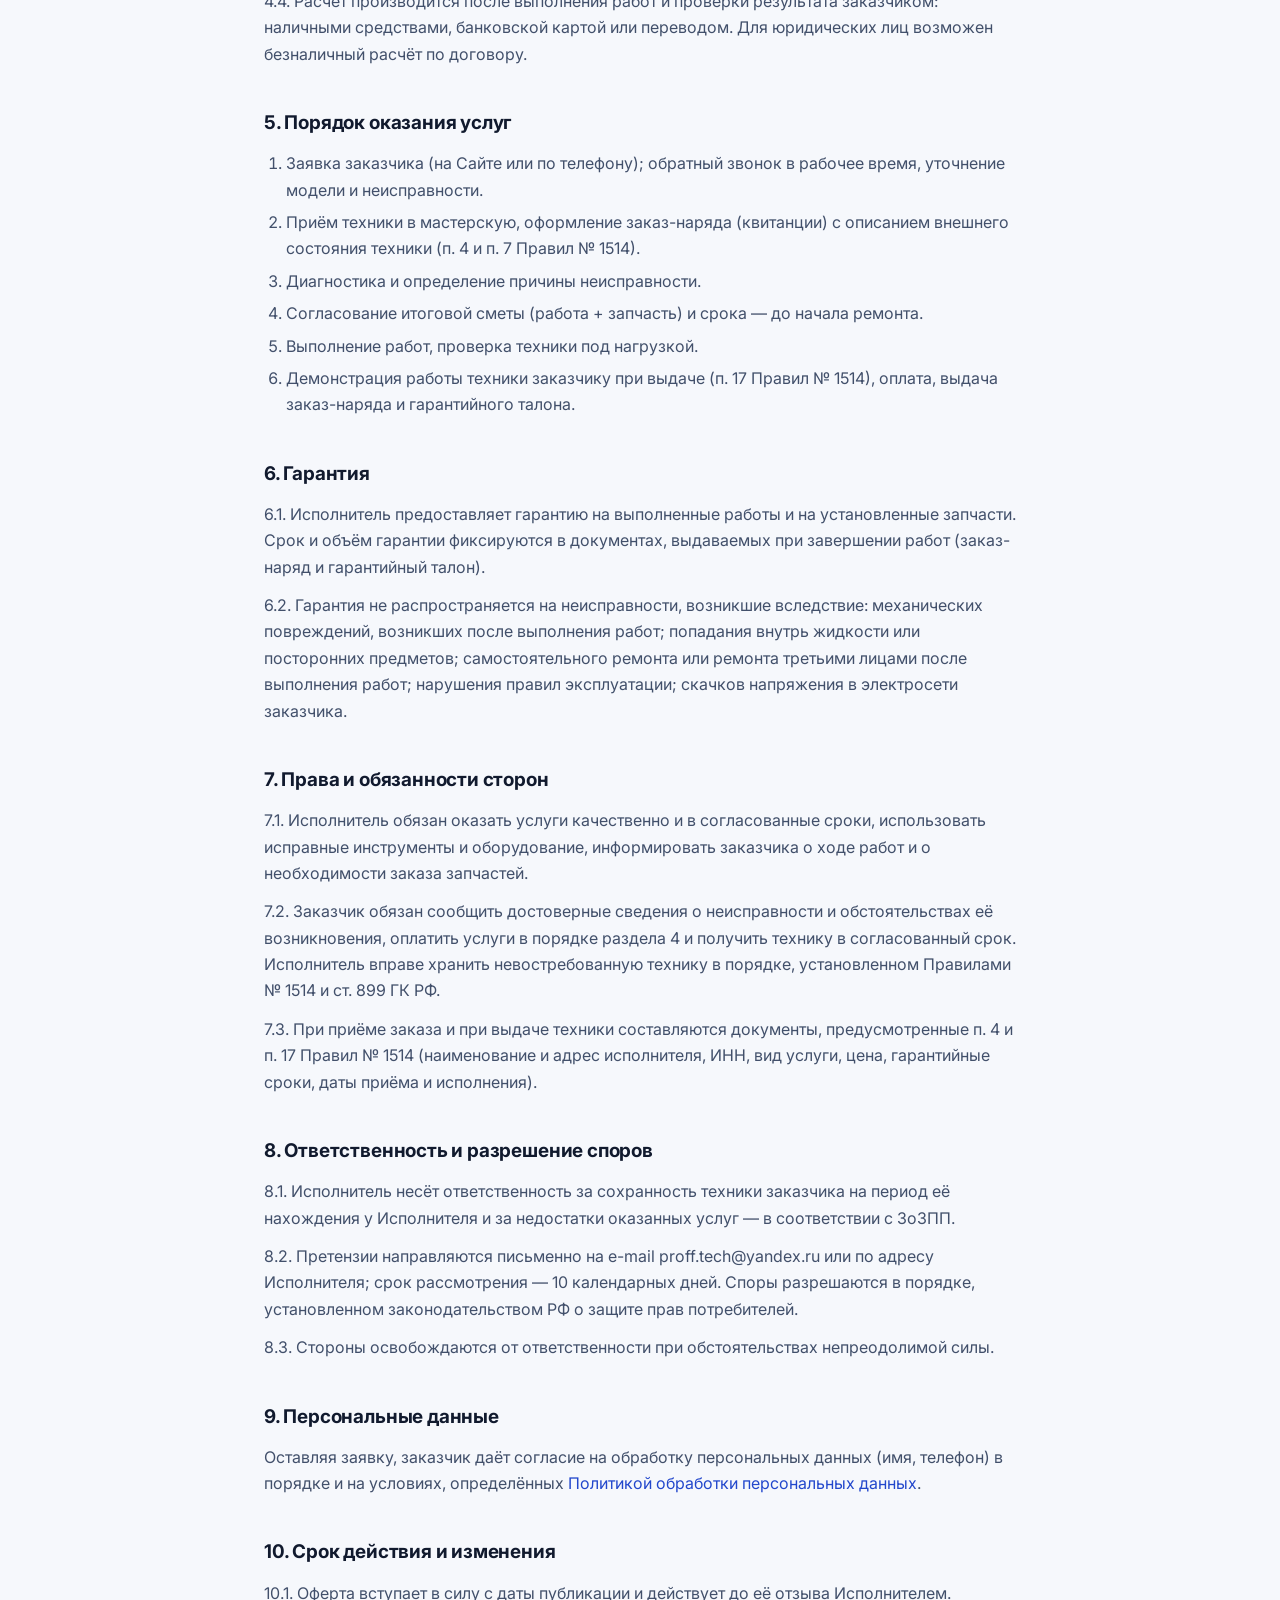
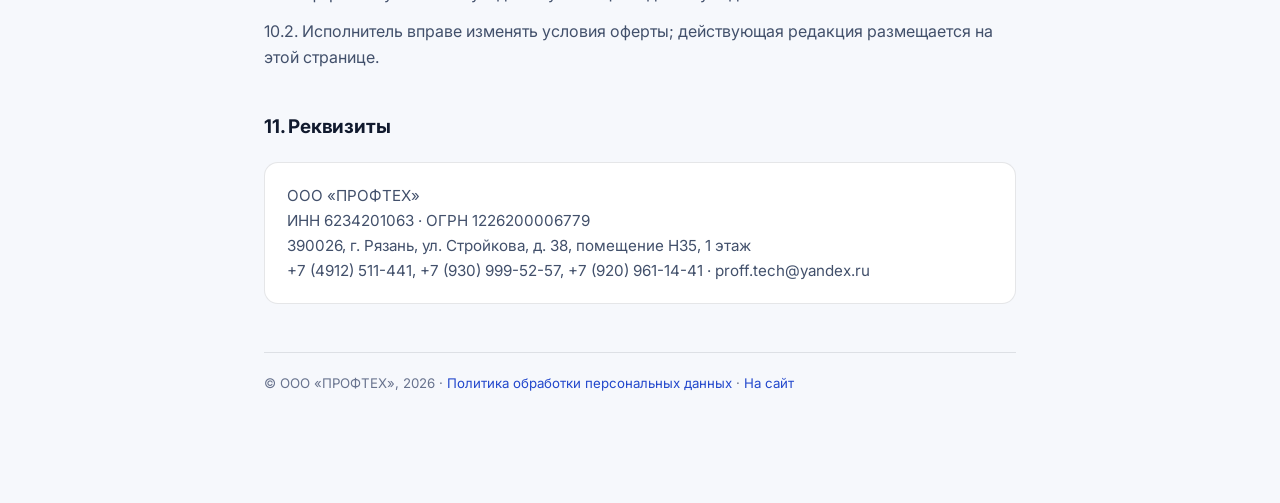
==== commit 2172c5f8: "deploy: редакция ChatGPT — ИИ-картинки, график пн-пт 9-19, честная форма, ПРОФТЕХ" ====
--- a/offer.html
+++ b/offer.html
@@ -44,7 +44,7 @@
   </div>
 
   <h1>Публичная оферта на оказание услуг по диагностике и ремонту техники</h1>
-  <p class="sub">ООО «ПРОФТЕК» · Рязань · редакция от 29 октября 2026 г.</p>
+  <p class="sub">ООО «ПРОФТЕХ» · Рязань · редакция от 29 октября 2026 г.</p>
 
   <h2>1. Общие положения</h2>
   <p>1.1. Настоящий документ является публичной офертой (предложением заключить договор) в соответствии со ст. 435 и 437 Гражданского кодекса РФ.</p>
@@ -58,7 +58,7 @@
     390026, Рязанская область, г. Рязань, ул. Стройкова, д. 38, помещение Н35, 1 этаж<br>
     Телефоны: +7 (4912) 511-441, +7 (930) 999-52-57, +7 (920) 961-14-41<br>
     E-mail: proff.tech@yandex.ru<br>
-    Режим работы: ежедневно, 9:00–20:00
+    Режим работы: пн–пт, 9:00–19:00; сб–вс — выходные
   </div>
 
   <h2>3. Предмет оферты</h2>
@@ -67,14 +67,14 @@
   <p>3.3. Услуги оказываются в городе Рязани.</p>
 
   <h2>4. Цена и порядок расчётов</h2>
-  <p>4.1. Стоимость диагностики — 1 000 ₽. При заказе ремонта стоимость диагностики засчитывается в стоимость ремонта; при отказе заказчика от ремонта оплачивается только диагностика, заказчику выдаётся заключение о неисправности.</p>
+  <p>4.1. Стоимость диагностики фиксированная — 1 000 ₽. Если после определения неисправности и сообщения стоимости ремонта заказчик отказывается от ремонта, он оплачивает проведённую диагностику — 1 000 ₽. При заказе ремонта стоимость диагностики засчитывается в стоимость ремонта; при отказе заказчика от ремонта оплачивается только диагностика, заказчику выдаётся заключение о неисправности.</p>
   <p>4.2. Стоимость ремонта складывается из стоимости работы и стоимости запчастей и зависит от модели техники, её состояния и сложности ремонта. Итоговая смета согласовывается с заказчиком до начала работ; работы, не согласованные с заказчиком, не выполняются. Срок выполнения работ называется заказчику после диагностики и фиксируется в заказ-наряде.</p>
   <p>4.3. Цены «от», указанные на Сайте, носят информационный характер, отражают нижнюю границу типовых работ и не являются публичной офертой (ст. 437 ГК РФ).</p>
   <p>4.4. Расчёт производится после выполнения работ и проверки результата заказчиком: наличными средствами, банковской картой или переводом. Для юридических лиц возможен безналичный расчёт по договору.</p>
 
   <h2>5. Порядок оказания услуг</h2>
   <ol>
-    <li>Заявка заказчика (на Сайте или по телефону); обратный звонок — в течение 5 минут в рабочее время, уточнение модели и неисправности.</li>
+    <li>Заявка заказчика (на Сайте или по телефону); обратный звонок в рабочее время, уточнение модели и неисправности.</li>
     <li>Приём техники в мастерскую, оформление заказ-наряда (квитанции) с описанием внешнего состояния техники (п. 4 и п. 7 Правил № 1514).</li>
     <li>Диагностика и определение причины неисправности.</li>
     <li>Согласование итоговой сметы (работа + запчасть) и срока — до начала ремонта.</li>
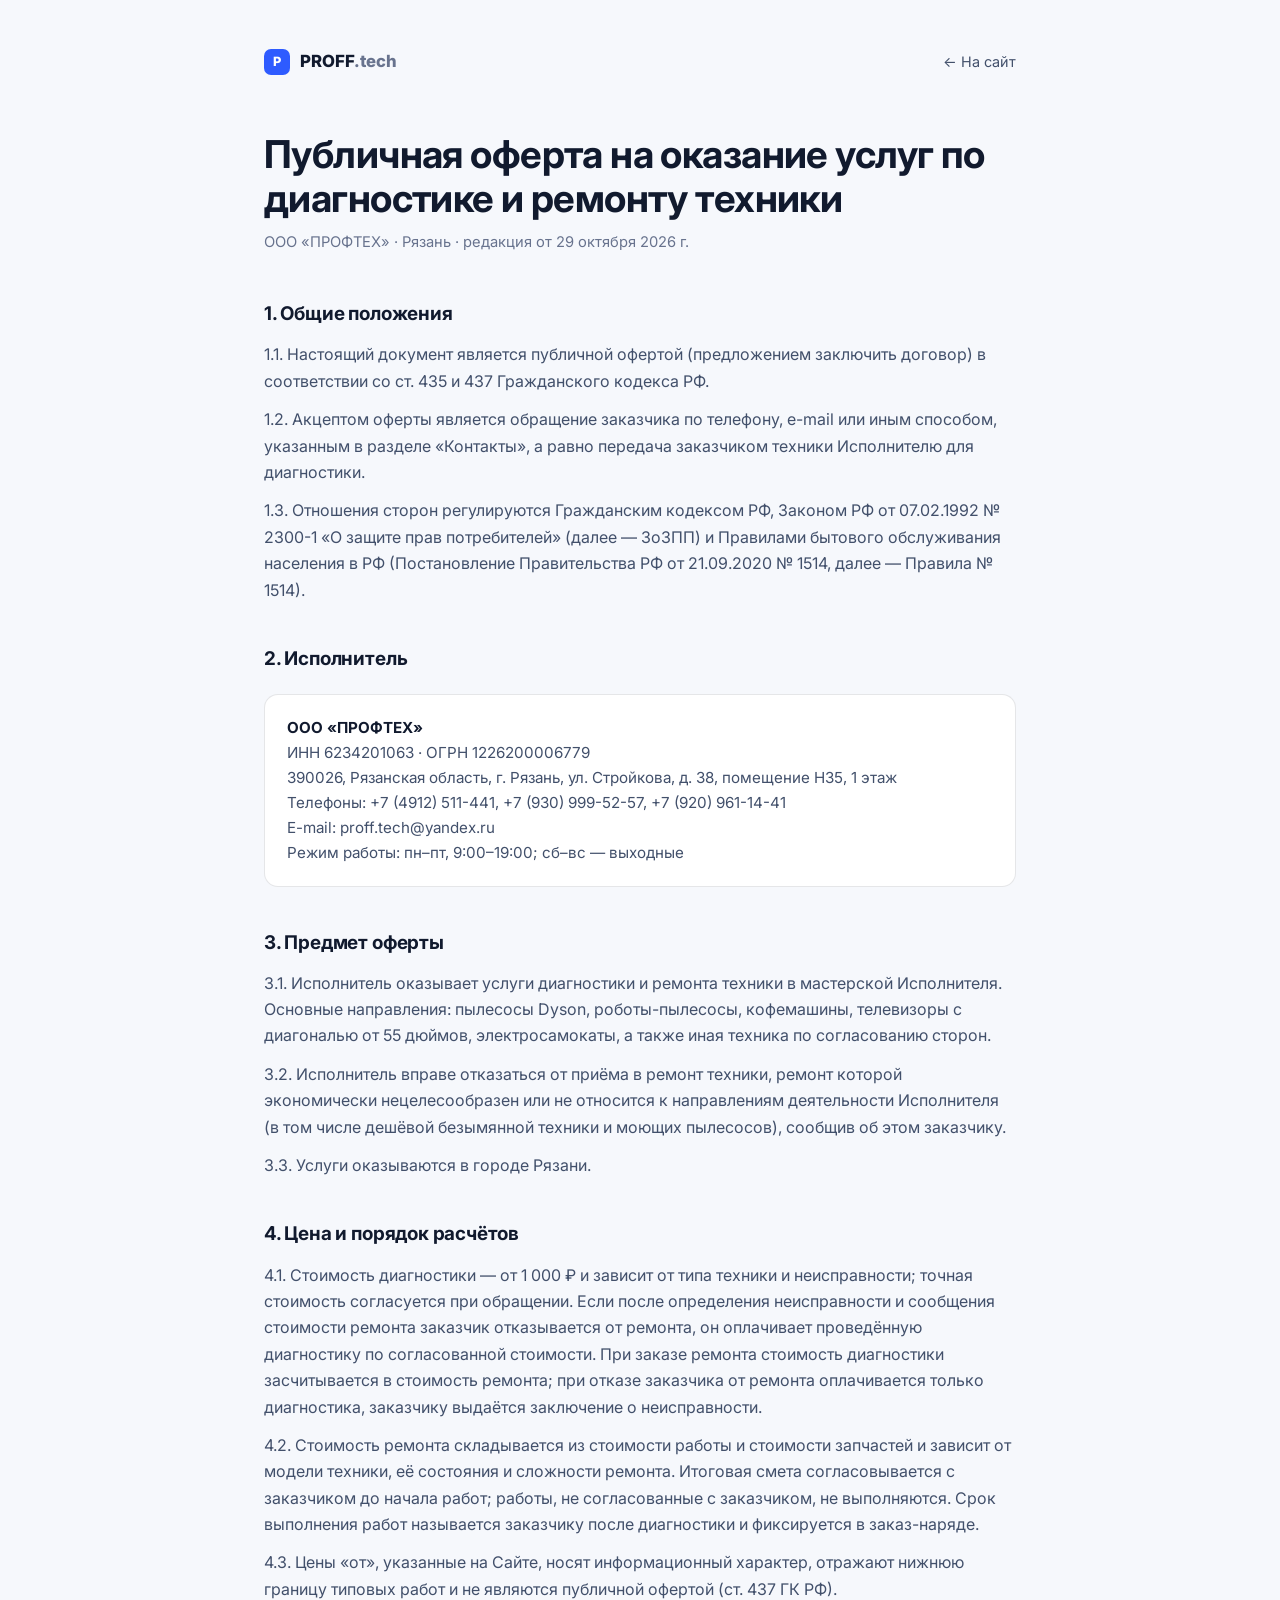
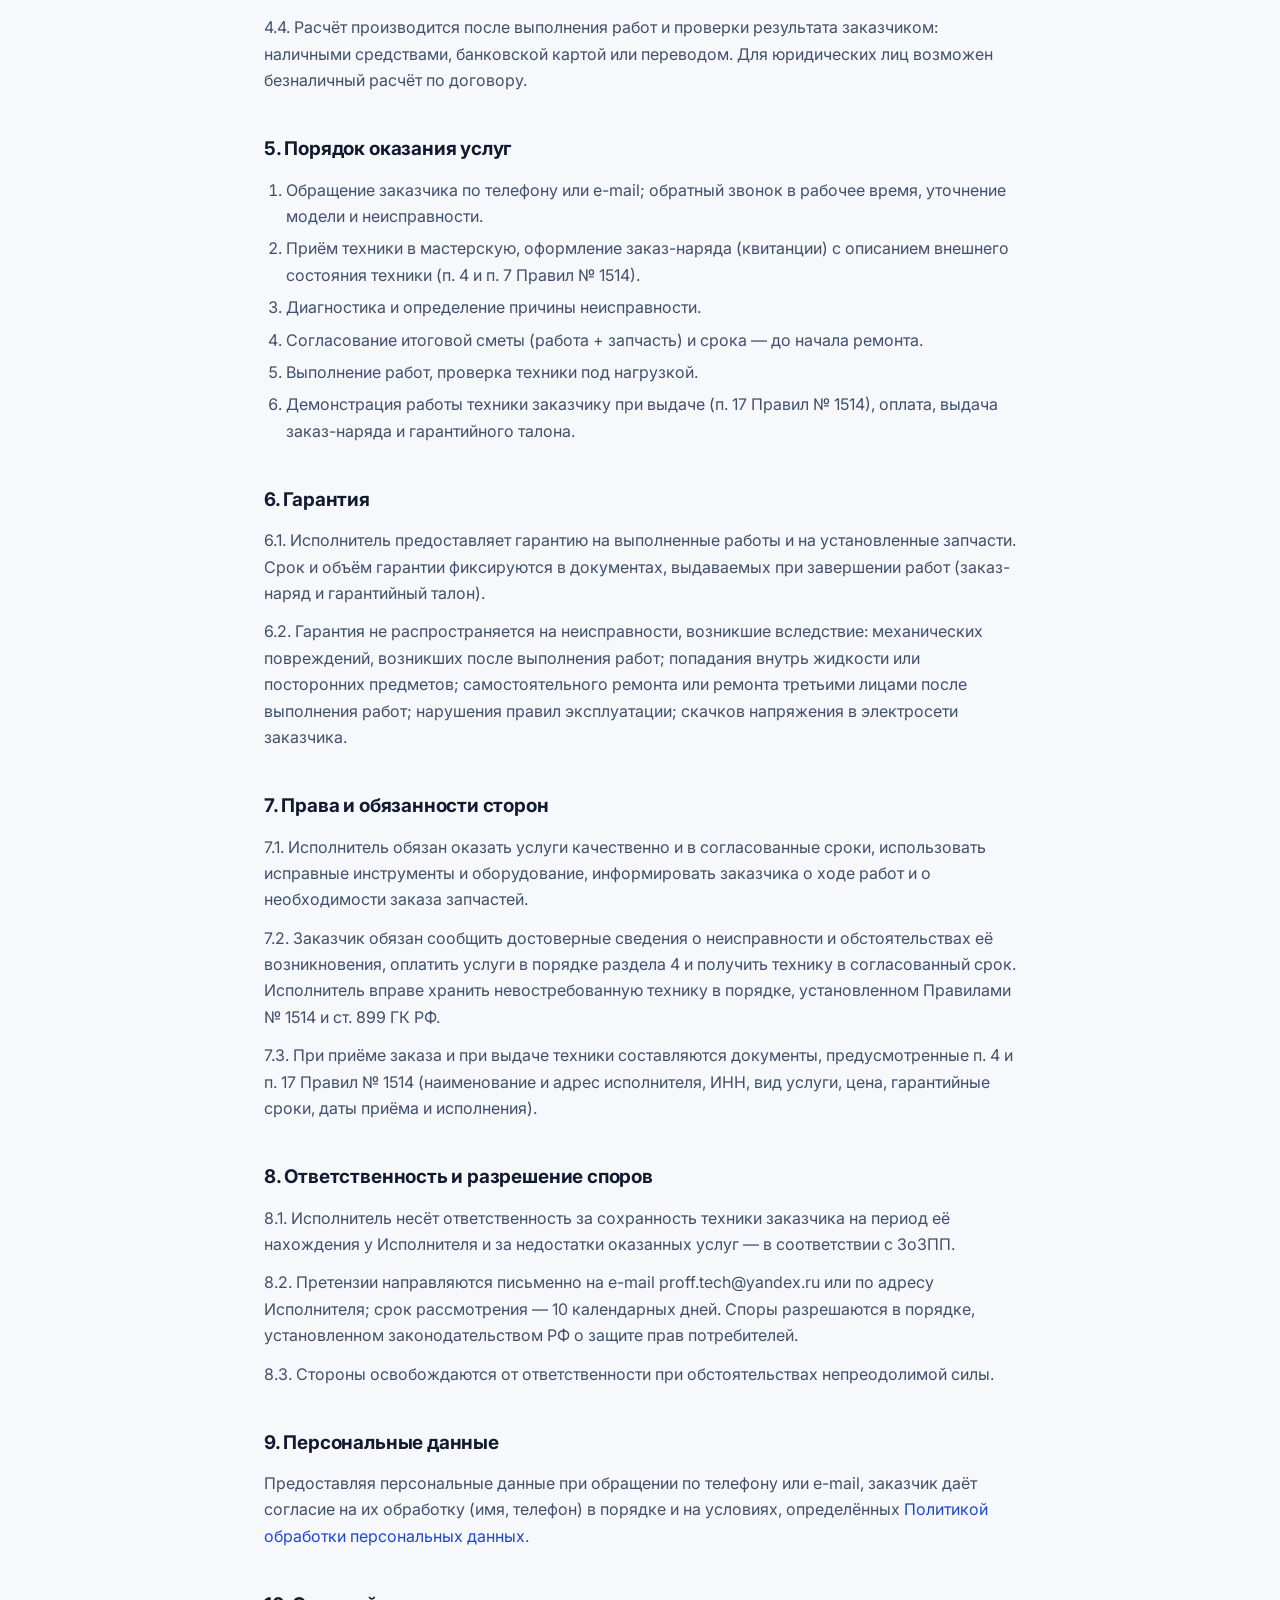
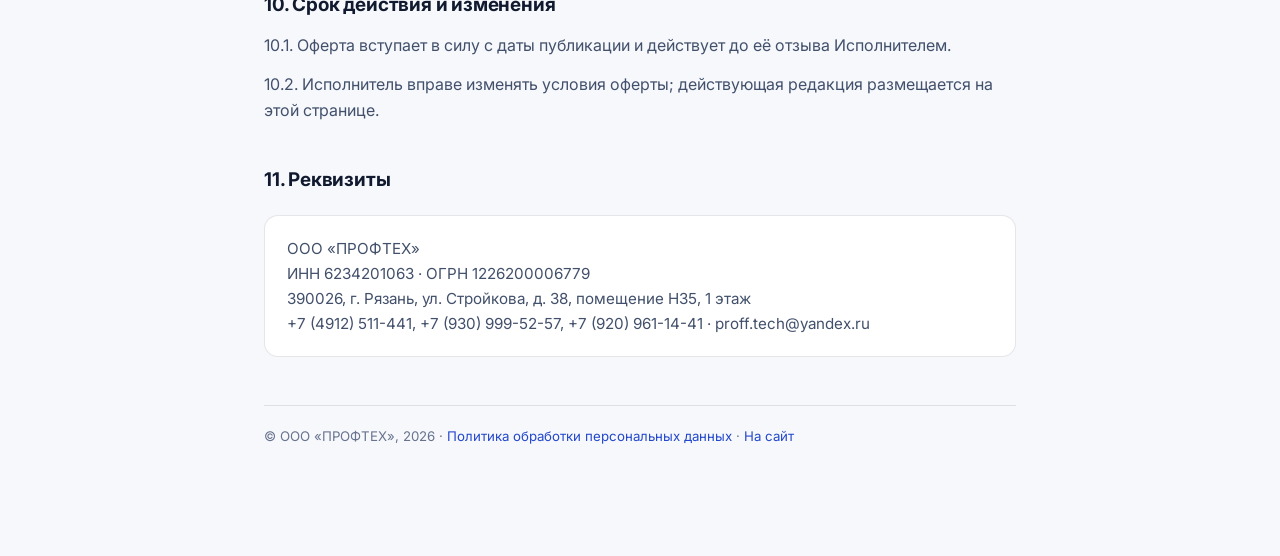
==== commit 32912244: "deploy: phone intake and diagnostics from 1000 RUB Publish the landing without the lead form or Bitr" ====
--- a/offer.html
+++ b/offer.html
@@ -48,7 +48,7 @@
 
   <h2>1. Общие положения</h2>
   <p>1.1. Настоящий документ является публичной офертой (предложением заключить договор) в соответствии со ст. 435 и 437 Гражданского кодекса РФ.</p>
-  <p>1.2. Акцептом оферты является заявка, оставленная на Сайте, по телефону или иным способом, указанным в разделе «Контакты», а равно передача заказчиком техники Исполнителю для диагностики.</p>
+  <p>1.2. Акцептом оферты является обращение заказчика по телефону, e-mail или иным способом, указанным в разделе «Контакты», а равно передача заказчиком техники Исполнителю для диагностики.</p>
   <p>1.3. Отношения сторон регулируются Гражданским кодексом РФ, Законом РФ от 07.02.1992 № 2300-1 «О защите прав потребителей» (далее — ЗоЗПП) и Правилами бытового обслуживания населения в РФ (Постановление Правительства РФ от 21.09.2020 № 1514, далее — Правила № 1514).</p>
 
   <h2>2. Исполнитель</h2>
@@ -67,14 +67,14 @@
   <p>3.3. Услуги оказываются в городе Рязани.</p>
 
   <h2>4. Цена и порядок расчётов</h2>
-  <p>4.1. Стоимость диагностики фиксированная — 1 000 ₽. Если после определения неисправности и сообщения стоимости ремонта заказчик отказывается от ремонта, он оплачивает проведённую диагностику — 1 000 ₽. При заказе ремонта стоимость диагностики засчитывается в стоимость ремонта; при отказе заказчика от ремонта оплачивается только диагностика, заказчику выдаётся заключение о неисправности.</p>
+  <p>4.1. Стоимость диагностики — от 1 000 ₽ и зависит от типа техники и неисправности; точная стоимость согласуется при обращении. Если после определения неисправности и сообщения стоимости ремонта заказчик отказывается от ремонта, он оплачивает проведённую диагностику по согласованной стоимости. При заказе ремонта стоимость диагностики засчитывается в стоимость ремонта; при отказе заказчика от ремонта оплачивается только диагностика, заказчику выдаётся заключение о неисправности.</p>
   <p>4.2. Стоимость ремонта складывается из стоимости работы и стоимости запчастей и зависит от модели техники, её состояния и сложности ремонта. Итоговая смета согласовывается с заказчиком до начала работ; работы, не согласованные с заказчиком, не выполняются. Срок выполнения работ называется заказчику после диагностики и фиксируется в заказ-наряде.</p>
   <p>4.3. Цены «от», указанные на Сайте, носят информационный характер, отражают нижнюю границу типовых работ и не являются публичной офертой (ст. 437 ГК РФ).</p>
   <p>4.4. Расчёт производится после выполнения работ и проверки результата заказчиком: наличными средствами, банковской картой или переводом. Для юридических лиц возможен безналичный расчёт по договору.</p>
 
   <h2>5. Порядок оказания услуг</h2>
   <ol>
-    <li>Заявка заказчика (на Сайте или по телефону); обратный звонок в рабочее время, уточнение модели и неисправности.</li>
+    <li>Обращение заказчика по телефону или e-mail; обратный звонок в рабочее время, уточнение модели и неисправности.</li>
     <li>Приём техники в мастерскую, оформление заказ-наряда (квитанции) с описанием внешнего состояния техники (п. 4 и п. 7 Правил № 1514).</li>
     <li>Диагностика и определение причины неисправности.</li>
     <li>Согласование итоговой сметы (работа + запчасть) и срока — до начала ремонта.</li>
@@ -97,7 +97,7 @@
   <p>8.3. Стороны освобождаются от ответственности при обстоятельствах непреодолимой силы.</p>
 
   <h2>9. Персональные данные</h2>
-  <p>Оставляя заявку, заказчик даёт согласие на обработку персональных данных (имя, телефон) в порядке и на условиях, определённых <a href="privacy.html">Политикой обработки персональных данных</a>.</p>
+  <p>Предоставляя персональные данные при обращении по телефону или e-mail, заказчик даёт согласие на их обработку (имя, телефон) в порядке и на условиях, определённых <a href="privacy.html">Политикой обработки персональных данных</a>.</p>
 
   <h2>10. Срок действия и изменения</h2>
   <p>10.1. Оферта вступает в силу с даты публикации и действует до её отзыва Исполнителем.</p>
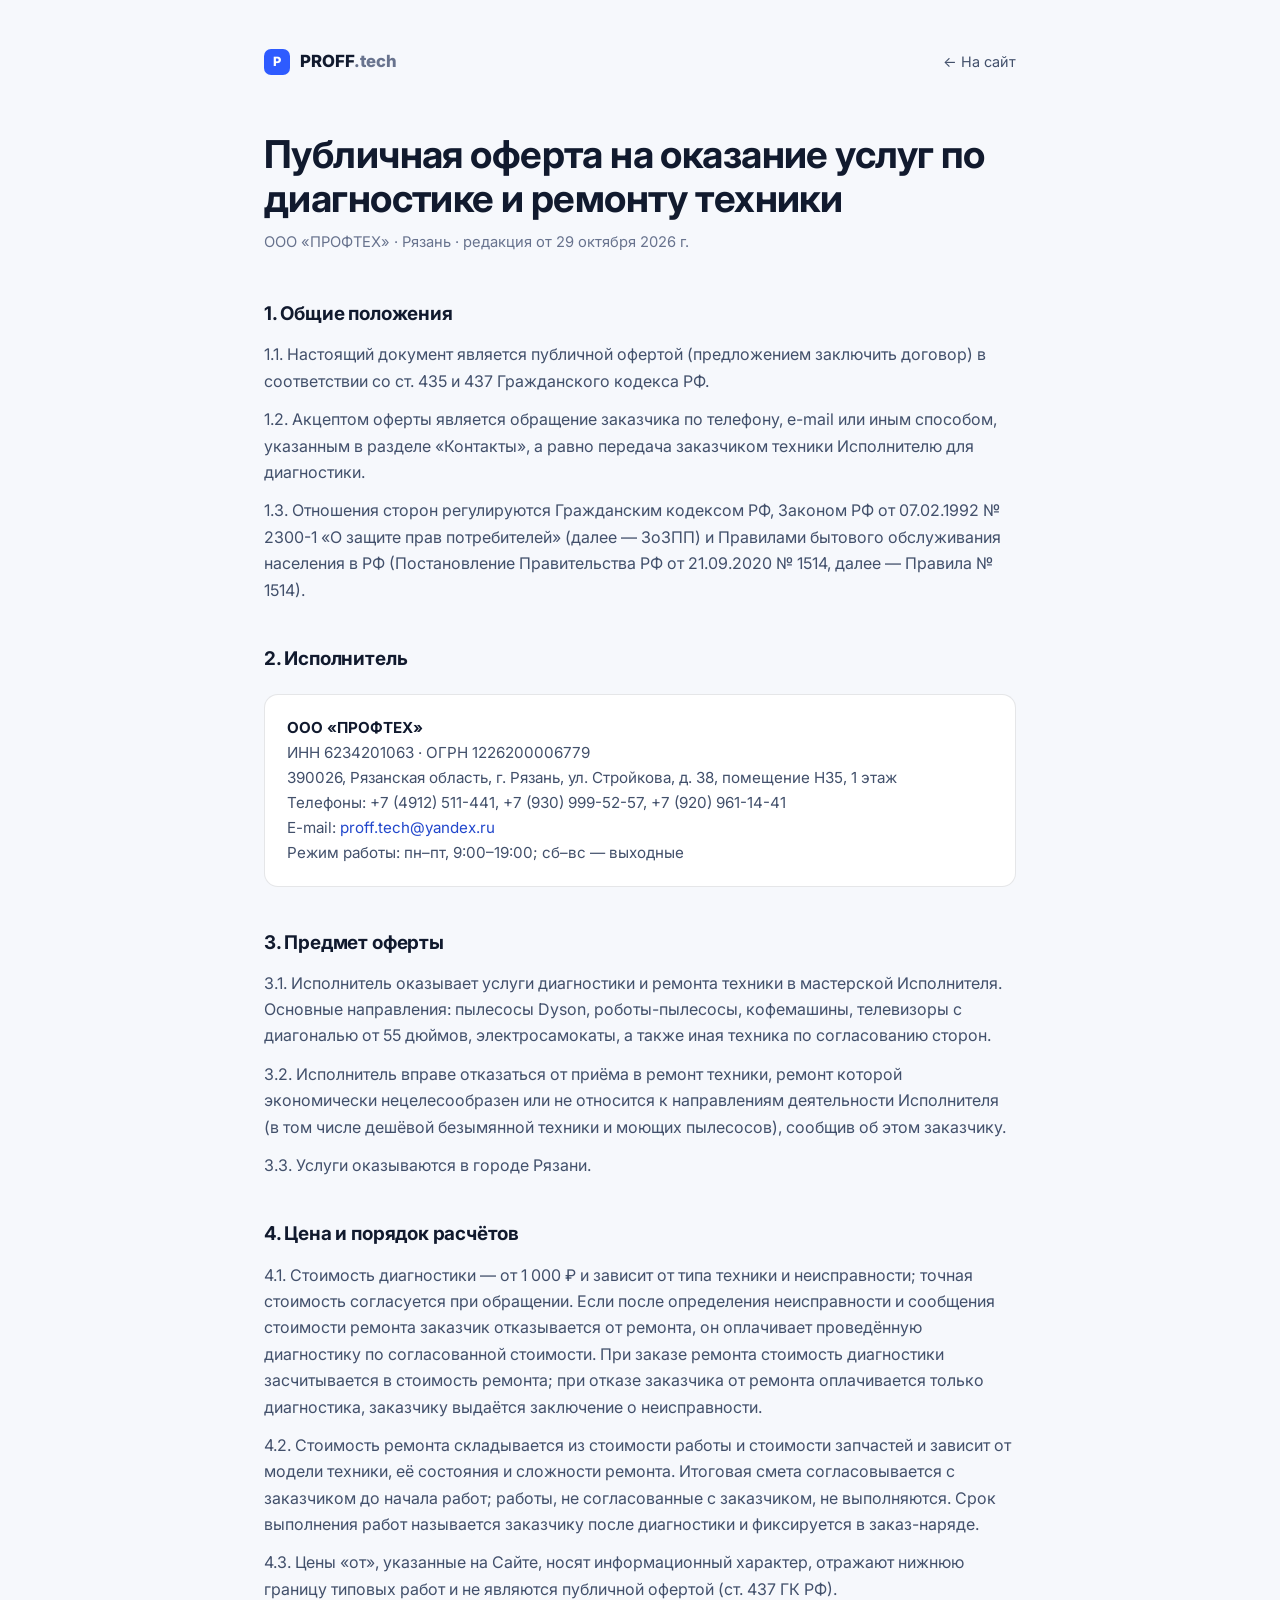
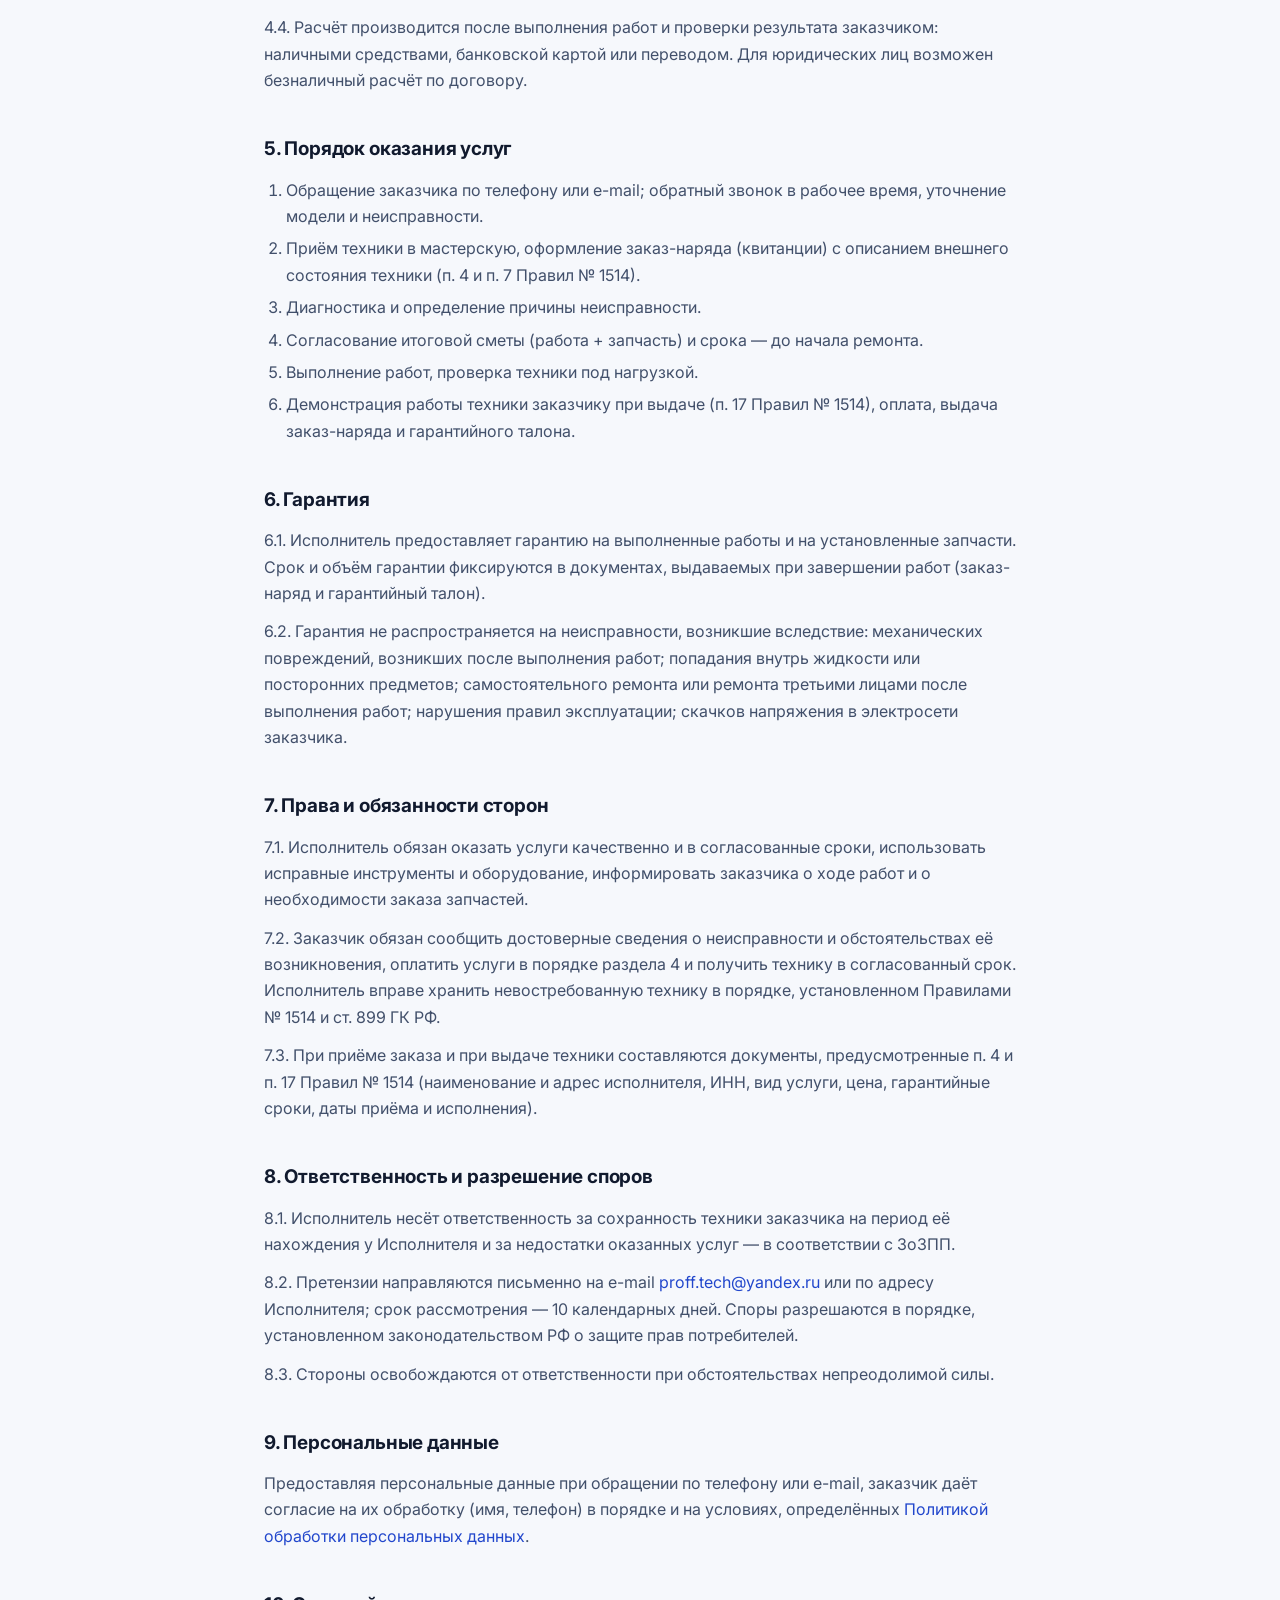
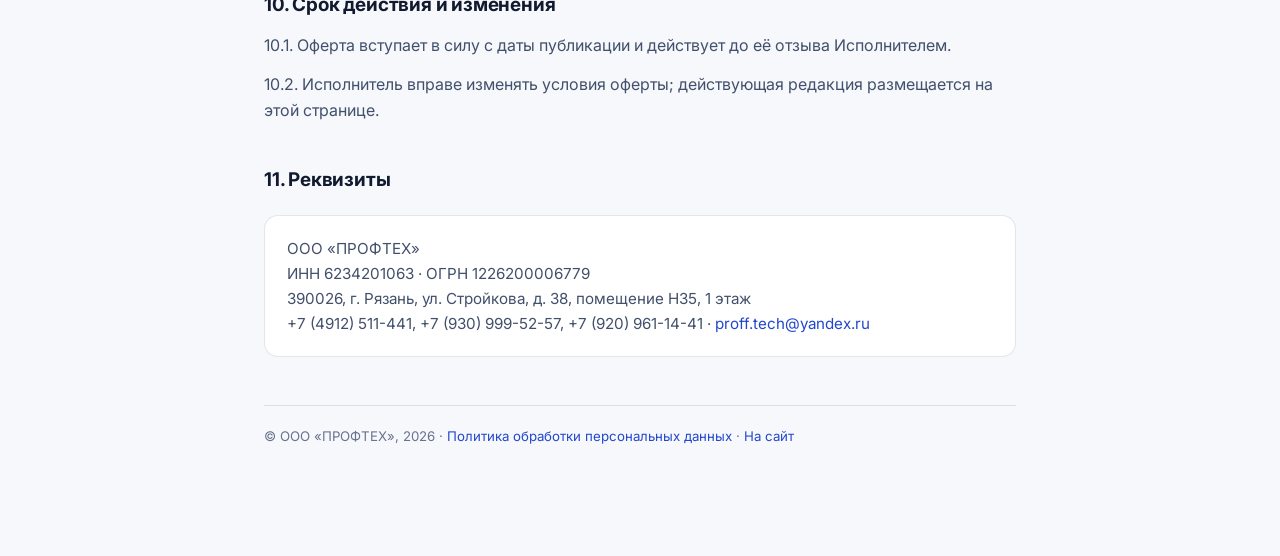
==== commit 14dd1afb: "deploy: clickable contact email in legal pages" ====
--- a/offer.html
+++ b/offer.html
@@ -57,7 +57,7 @@
     ИНН 6234201063 · ОГРН 1226200006779<br>
     390026, Рязанская область, г. Рязань, ул. Стройкова, д. 38, помещение Н35, 1 этаж<br>
     Телефоны: +7 (4912) 511-441, +7 (930) 999-52-57, +7 (920) 961-14-41<br>
-    E-mail: proff.tech@yandex.ru<br>
+    E-mail: <a href="mailto:proff.tech@yandex.ru">proff.tech@yandex.ru</a><br>
     Режим работы: пн–пт, 9:00–19:00; сб–вс — выходные
   </div>
 
@@ -93,7 +93,7 @@
 
   <h2>8. Ответственность и разрешение споров</h2>
   <p>8.1. Исполнитель несёт ответственность за сохранность техники заказчика на период её нахождения у Исполнителя и за недостатки оказанных услуг — в соответствии с ЗоЗПП.</p>
-  <p>8.2. Претензии направляются письменно на e-mail proff.tech@yandex.ru или по адресу Исполнителя; срок рассмотрения — 10 календарных дней. Споры разрешаются в порядке, установленном законодательством РФ о защите прав потребителей.</p>
+  <p>8.2. Претензии направляются письменно на e-mail <a href="mailto:proff.tech@yandex.ru">proff.tech@yandex.ru</a> или по адресу Исполнителя; срок рассмотрения — 10 календарных дней. Споры разрешаются в порядке, установленном законодательством РФ о защите прав потребителей.</p>
   <p>8.3. Стороны освобождаются от ответственности при обстоятельствах непреодолимой силы.</p>
 
   <h2>9. Персональные данные</h2>
@@ -108,7 +108,7 @@
     ООО «ПРОФТЕХ»<br>
     ИНН 6234201063 · ОГРН 1226200006779<br>
     390026, г. Рязань, ул. Стройкова, д. 38, помещение Н35, 1 этаж<br>
-    +7 (4912) 511-441, +7 (930) 999-52-57, +7 (920) 961-14-41 · proff.tech@yandex.ru
+    +7 (4912) 511-441, +7 (930) 999-52-57, +7 (920) 961-14-41 · <a href="mailto:proff.tech@yandex.ru">proff.tech@yandex.ru</a>
   </div>
 
   <p class="doc-note">© ООО «ПРОФТЕХ», 2026 · <a href="privacy.html">Политика обработки персональных данных</a> · <a href="index.html">На сайт</a></p>
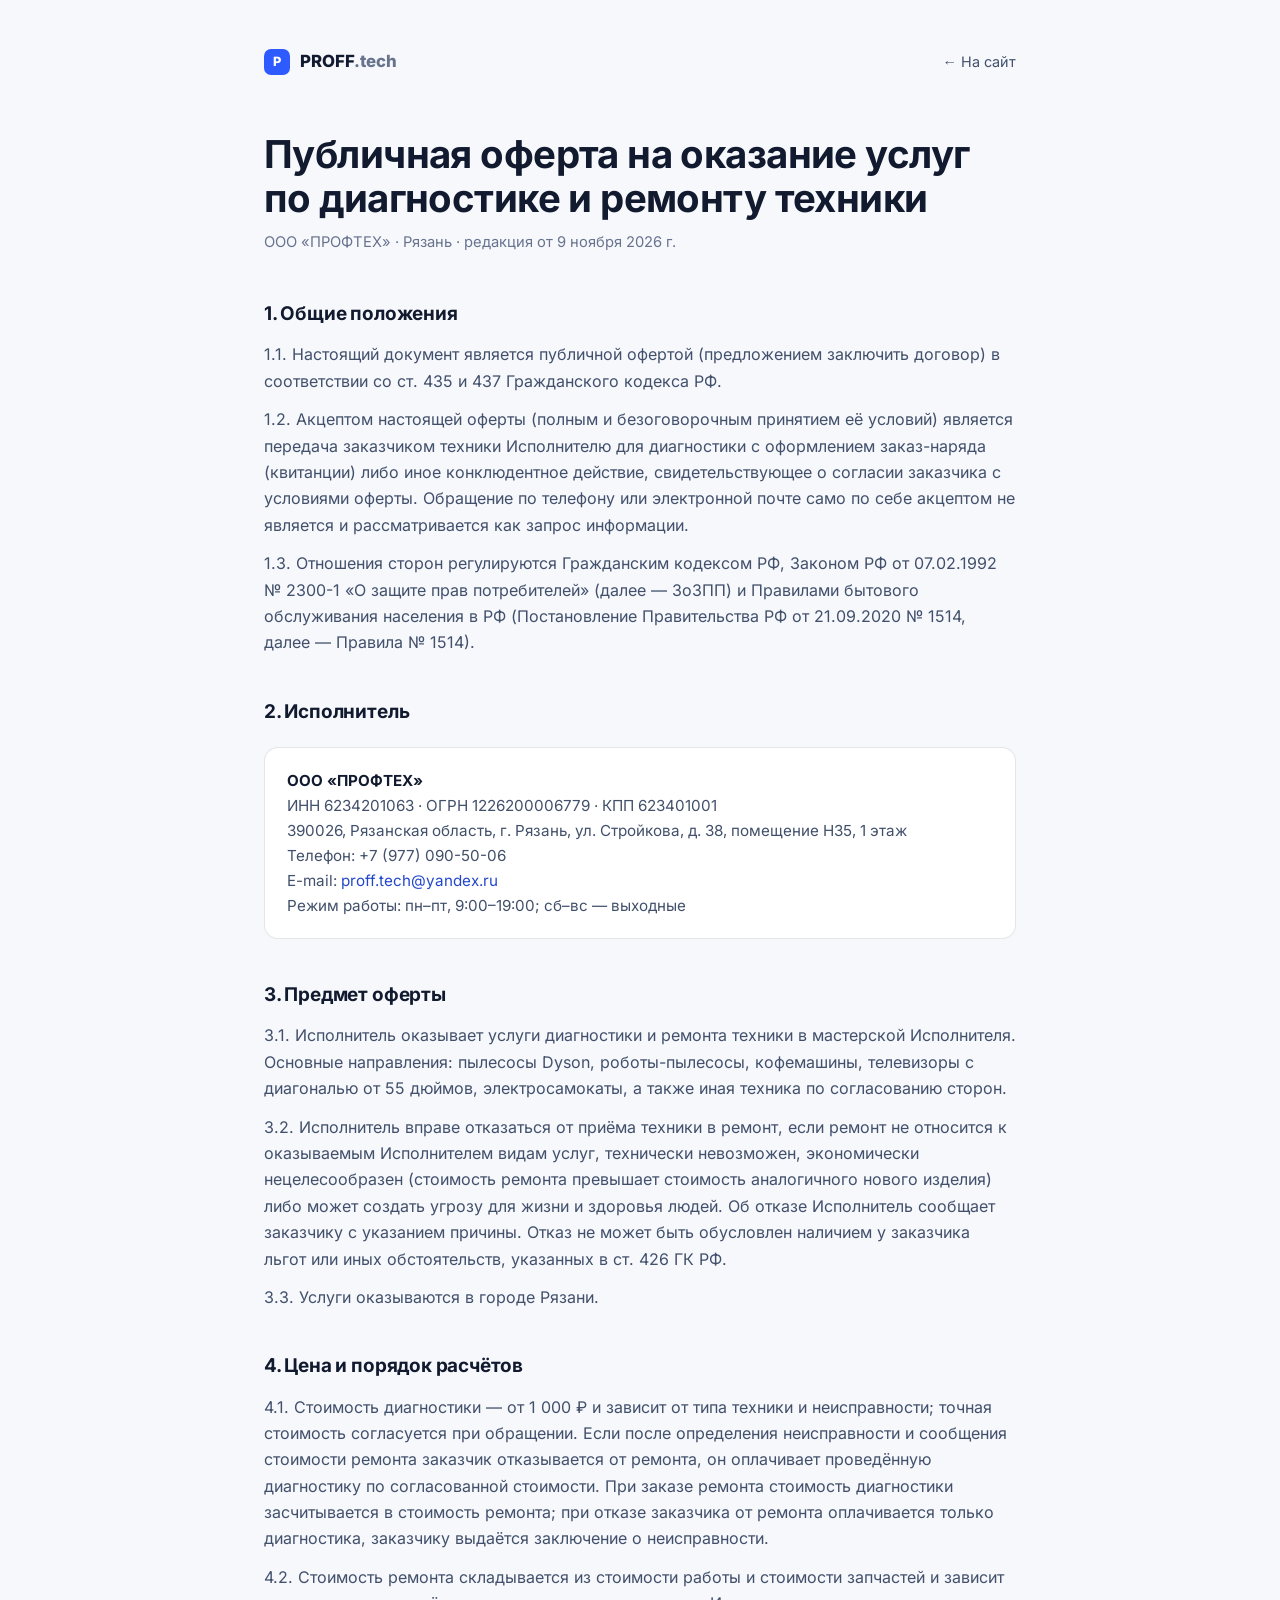
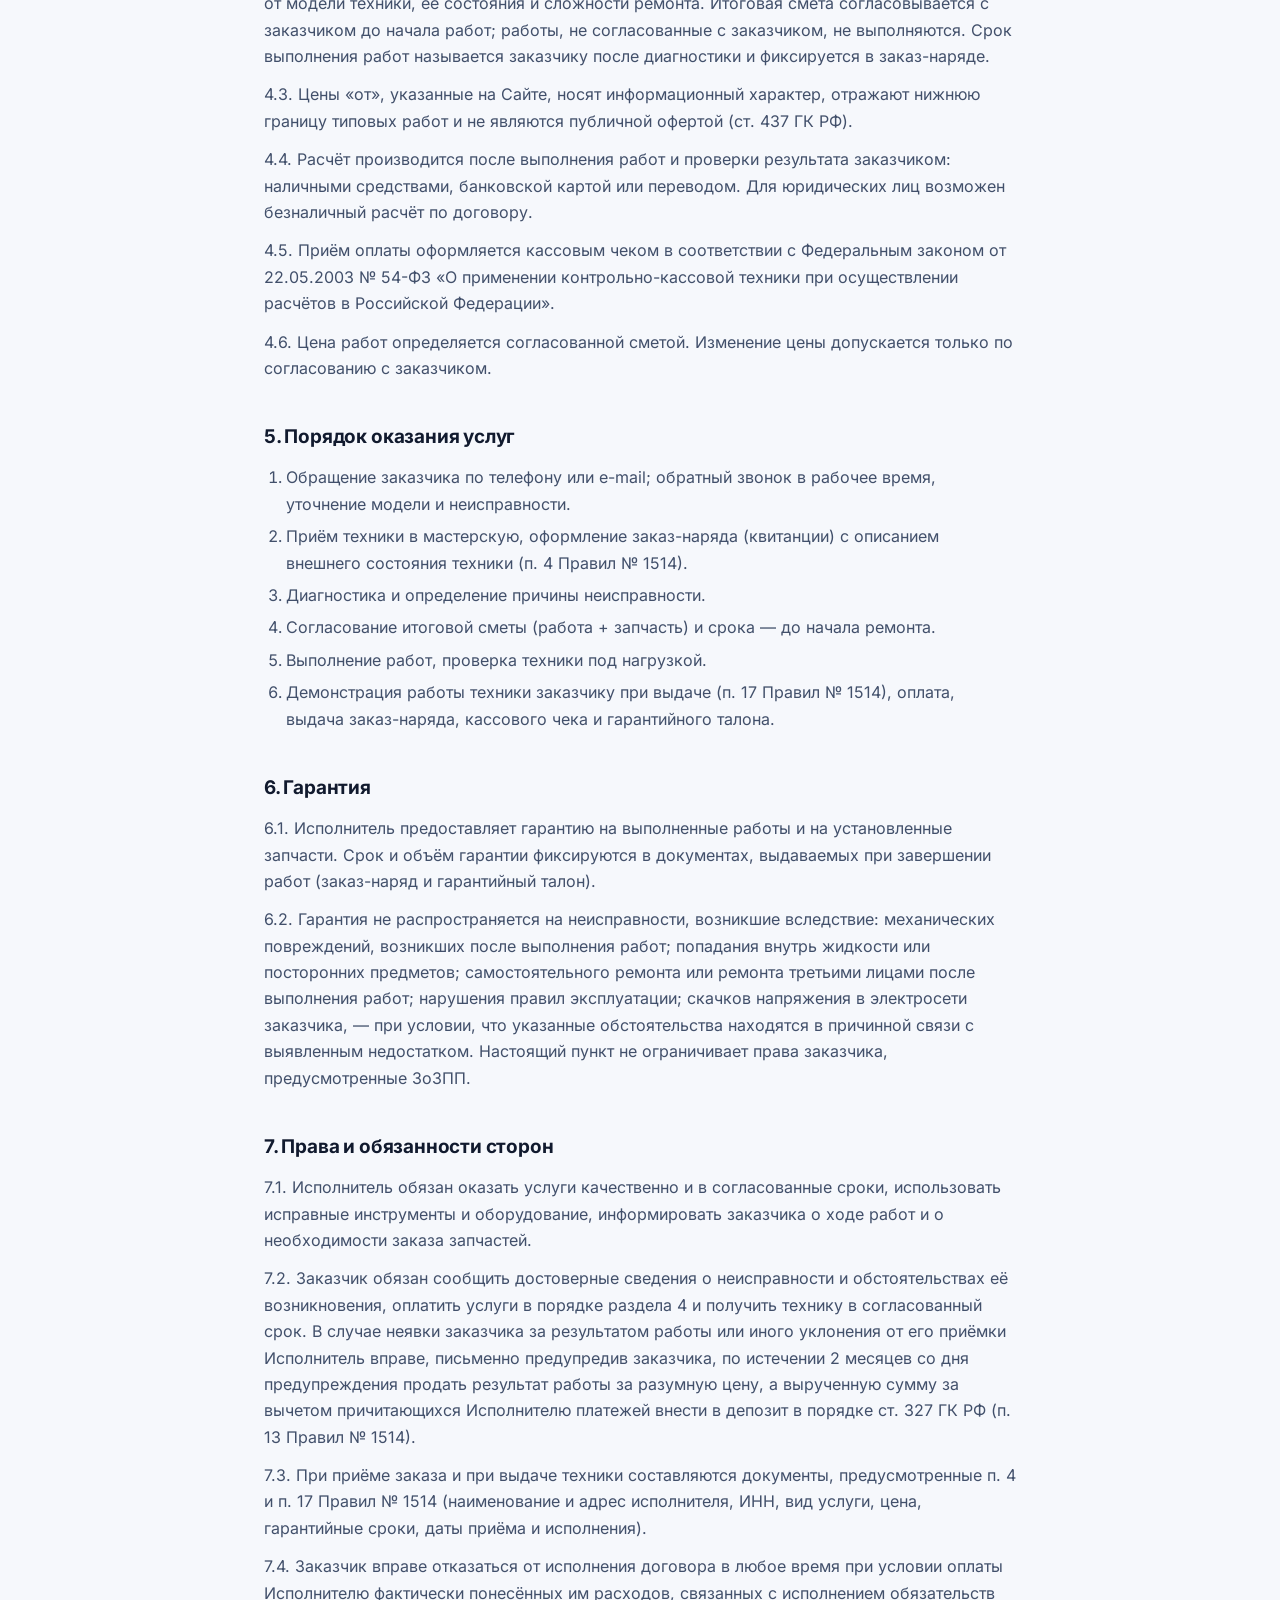
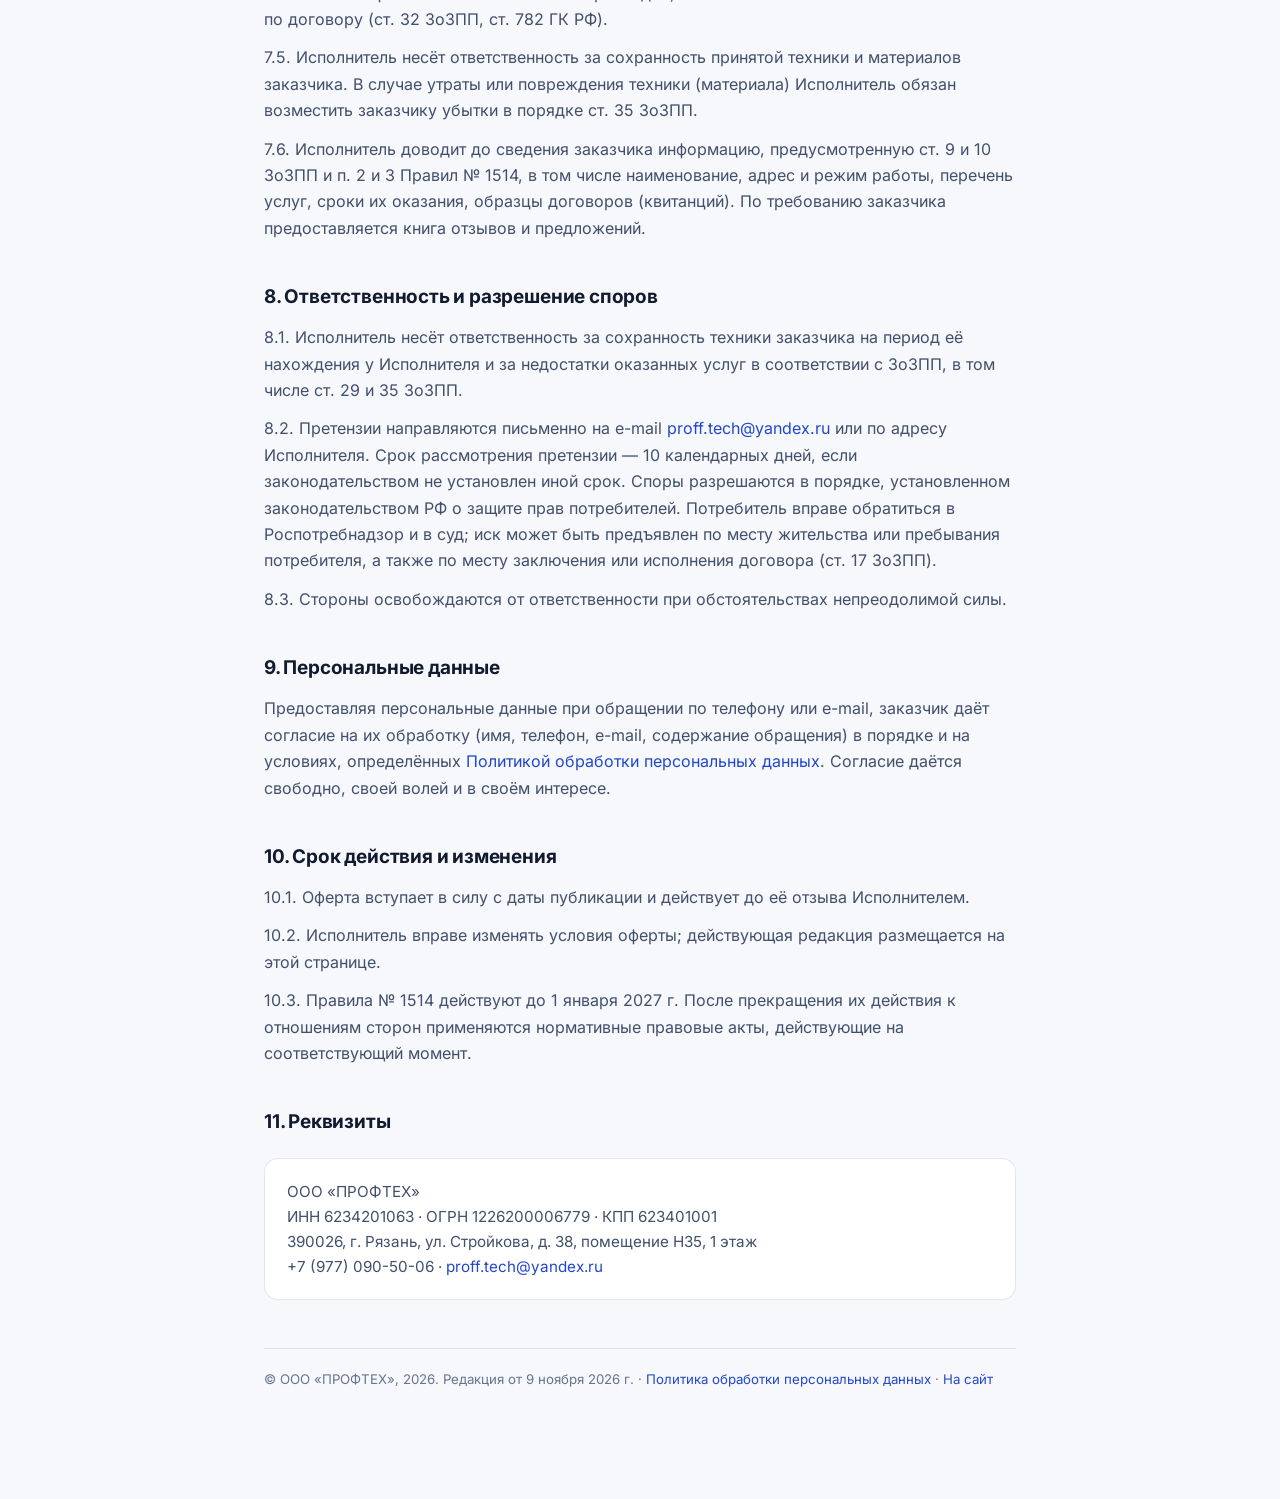
==== commit 9bcb4d1a: "sync: production snapshot (2026-11-10 14:30 MSK) Копия proff-tech.pro приведена к продакшену: - inde" ====
--- a/offer.html
+++ b/offer.html
@@ -7,9 +7,7 @@
 <meta name="description" content="Публичная оферта ООО «ПРОФТЕХ» на диагностику и ремонт премиальной бытовой техники и электроники в Рязани: Dyson, роботы-пылесосы, кофемашины, телевизоры, электросамокаты. Предмет, цена и порядок расчётов, гарантия, реквизиты.">
 <meta name="theme-color" content="#0A101E">
 <link rel="icon" href="data:image/svg+xml,%3Csvg xmlns='http://www.w3.org/2000/svg' viewBox='0 0 32 32'%3E%3Crect width='32' height='32' rx='8' fill='%232E5BFF'/%3E%3Cpath d='M18 4 7 18h7l-1 10 11-14h-7l1-10Z' fill='%23fff'/%3E%3C/svg%3E">
-<link rel="preconnect" href="https://fonts.googleapis.com">
-<link rel="preconnect" href="https://fonts.gstatic.com" crossorigin>
-<link href="https://fonts.googleapis.com/css2?family=Inter:wght@400;500;600;700&display=swap" rel="stylesheet">
+<link rel="stylesheet" href="fonts/inter.css">
 <style>
 :root{color-scheme:light;--bg:#F6F8FC;--surface:#FFFFFF;--line:rgba(18,28,50,.11);--text:#111A2E;--soft:#42506B;--muted:#68738E;--accent-text:#2247CC}
 @media (prefers-color-scheme:dark){:root{color-scheme:dark;--bg:#0A101E;--surface:#101A2E;--line:rgba(255,255,255,.10);--text:#F2F5FA;--soft:#AAB4C8;--muted:#7C87A0;--accent-text:#8CA3FF}}
@@ -44,26 +42,26 @@
   </div>
 
   <h1>Публичная оферта на оказание услуг по диагностике и ремонту техники</h1>
-  <p class="sub">ООО «ПРОФТЕХ» · Рязань · редакция от 29 октября 2026 г.</p>
+  <p class="sub">ООО «ПРОФТЕХ» · Рязань · редакция от 9 ноября 2026 г.</p>
 
   <h2>1. Общие положения</h2>
   <p>1.1. Настоящий документ является публичной офертой (предложением заключить договор) в соответствии со ст. 435 и 437 Гражданского кодекса РФ.</p>
-  <p>1.2. Акцептом оферты является обращение заказчика по телефону, e-mail или иным способом, указанным в разделе «Контакты», а равно передача заказчиком техники Исполнителю для диагностики.</p>
+  <p>1.2. Акцептом настоящей оферты (полным и безоговорочным принятием её условий) является передача заказчиком техники Исполнителю для диагностики с оформлением заказ-наряда (квитанции) либо иное конклюдентное действие, свидетельствующее о согласии заказчика с условиями оферты. Обращение по телефону или электронной почте само по себе акцептом не является и рассматривается как запрос информации.</p>
   <p>1.3. Отношения сторон регулируются Гражданским кодексом РФ, Законом РФ от 07.02.1992 № 2300-1 «О защите прав потребителей» (далее — ЗоЗПП) и Правилами бытового обслуживания населения в РФ (Постановление Правительства РФ от 21.09.2020 № 1514, далее — Правила № 1514).</p>
 
   <h2>2. Исполнитель</h2>
   <div class="address">
     <b>ООО «ПРОФТЕХ»</b><br>
-    ИНН 6234201063 · ОГРН 1226200006779<br>
+    ИНН 6234201063 · ОГРН 1226200006779 · КПП 623401001<br>
     390026, Рязанская область, г. Рязань, ул. Стройкова, д. 38, помещение Н35, 1 этаж<br>
-    Телефоны: +7 (4912) 511-441, +7 (930) 999-52-57, +7 (920) 961-14-41<br>
+    Телефон: +7 (977) 090-50-06<br>
     E-mail: <a href="mailto:proff.tech@yandex.ru">proff.tech@yandex.ru</a><br>
     Режим работы: пн–пт, 9:00–19:00; сб–вс — выходные
   </div>
 
   <h2>3. Предмет оферты</h2>
   <p>3.1. Исполнитель оказывает услуги диагностики и ремонта техники в мастерской Исполнителя. Основные направления: пылесосы Dyson, роботы-пылесосы, кофемашины, телевизоры с диагональю от 55 дюймов, электросамокаты, а также иная техника по согласованию сторон.</p>
-  <p>3.2. Исполнитель вправе отказаться от приёма в ремонт техники, ремонт которой экономически нецелесообразен или не относится к направлениям деятельности Исполнителя (в том числе дешёвой безымянной техники и моющих пылесосов), сообщив об этом заказчику.</p>
+  <p>3.2. Исполнитель вправе отказаться от приёма техники в ремонт, если ремонт не относится к оказываемым Исполнителем видам услуг, технически невозможен, экономически нецелесообразен (стоимость ремонта превышает стоимость аналогичного нового изделия) либо может создать угрозу для жизни и здоровья людей. Об отказе Исполнитель сообщает заказчику с указанием причины. Отказ не может быть обусловлен наличием у заказчика льгот или иных обстоятельств, указанных в ст. 426 ГК РФ.</p>
   <p>3.3. Услуги оказываются в городе Рязани.</p>
 
   <h2>4. Цена и порядок расчётов</h2>
@@ -71,47 +69,53 @@
   <p>4.2. Стоимость ремонта складывается из стоимости работы и стоимости запчастей и зависит от модели техники, её состояния и сложности ремонта. Итоговая смета согласовывается с заказчиком до начала работ; работы, не согласованные с заказчиком, не выполняются. Срок выполнения работ называется заказчику после диагностики и фиксируется в заказ-наряде.</p>
   <p>4.3. Цены «от», указанные на Сайте, носят информационный характер, отражают нижнюю границу типовых работ и не являются публичной офертой (ст. 437 ГК РФ).</p>
   <p>4.4. Расчёт производится после выполнения работ и проверки результата заказчиком: наличными средствами, банковской картой или переводом. Для юридических лиц возможен безналичный расчёт по договору.</p>
+  <p>4.5. Приём оплаты оформляется кассовым чеком в соответствии с Федеральным законом от 22.05.2003 № 54-ФЗ «О применении контрольно-кассовой техники при осуществлении расчётов в Российской Федерации».</p>
+  <p>4.6. Цена работ определяется согласованной сметой. Изменение цены допускается только по согласованию с заказчиком.</p>
 
   <h2>5. Порядок оказания услуг</h2>
   <ol>
     <li>Обращение заказчика по телефону или e-mail; обратный звонок в рабочее время, уточнение модели и неисправности.</li>
-    <li>Приём техники в мастерскую, оформление заказ-наряда (квитанции) с описанием внешнего состояния техники (п. 4 и п. 7 Правил № 1514).</li>
+    <li>Приём техники в мастерскую, оформление заказ-наряда (квитанции) с описанием внешнего состояния техники (п. 4 Правил № 1514).</li>
     <li>Диагностика и определение причины неисправности.</li>
     <li>Согласование итоговой сметы (работа + запчасть) и срока — до начала ремонта.</li>
     <li>Выполнение работ, проверка техники под нагрузкой.</li>
-    <li>Демонстрация работы техники заказчику при выдаче (п. 17 Правил № 1514), оплата, выдача заказ-наряда и гарантийного талона.</li>
+    <li>Демонстрация работы техники заказчику при выдаче (п. 17 Правил № 1514), оплата, выдача заказ-наряда, кассового чека и гарантийного талона.</li>
   </ol>
 
   <h2>6. Гарантия</h2>
   <p>6.1. Исполнитель предоставляет гарантию на выполненные работы и на установленные запчасти. Срок и объём гарантии фиксируются в документах, выдаваемых при завершении работ (заказ-наряд и гарантийный талон).</p>
-  <p>6.2. Гарантия не распространяется на неисправности, возникшие вследствие: механических повреждений, возникших после выполнения работ; попадания внутрь жидкости или посторонних предметов; самостоятельного ремонта или ремонта третьими лицами после выполнения работ; нарушения правил эксплуатации; скачков напряжения в электросети заказчика.</p>
+  <p>6.2. Гарантия не распространяется на неисправности, возникшие вследствие: механических повреждений, возникших после выполнения работ; попадания внутрь жидкости или посторонних предметов; самостоятельного ремонта или ремонта третьими лицами после выполнения работ; нарушения правил эксплуатации; скачков напряжения в электросети заказчика, — при условии, что указанные обстоятельства находятся в причинной связи с выявленным недостатком. Настоящий пункт не ограничивает права заказчика, предусмотренные ЗоЗПП.</p>
 
   <h2>7. Права и обязанности сторон</h2>
   <p>7.1. Исполнитель обязан оказать услуги качественно и в согласованные сроки, использовать исправные инструменты и оборудование, информировать заказчика о ходе работ и о необходимости заказа запчастей.</p>
-  <p>7.2. Заказчик обязан сообщить достоверные сведения о неисправности и обстоятельствах её возникновения, оплатить услуги в порядке раздела 4 и получить технику в согласованный срок. Исполнитель вправе хранить невостребованную технику в порядке, установленном Правилами № 1514 и ст. 899 ГК РФ.</p>
+  <p>7.2. Заказчик обязан сообщить достоверные сведения о неисправности и обстоятельствах её возникновения, оплатить услуги в порядке раздела 4 и получить технику в согласованный срок. В случае неявки заказчика за результатом работы или иного уклонения от его приёмки Исполнитель вправе, письменно предупредив заказчика, по истечении 2 месяцев со дня предупреждения продать результат работы за разумную цену, а вырученную сумму за вычетом причитающихся Исполнителю платежей внести в депозит в порядке ст. 327 ГК РФ (п. 13 Правил № 1514).</p>
   <p>7.3. При приёме заказа и при выдаче техники составляются документы, предусмотренные п. 4 и п. 17 Правил № 1514 (наименование и адрес исполнителя, ИНН, вид услуги, цена, гарантийные сроки, даты приёма и исполнения).</p>
+  <p>7.4. Заказчик вправе отказаться от исполнения договора в любое время при условии оплаты Исполнителю фактически понесённых им расходов, связанных с исполнением обязательств по договору (ст. 32 ЗоЗПП, ст. 782 ГК РФ).</p>
+  <p>7.5. Исполнитель несёт ответственность за сохранность принятой техники и материалов заказчика. В случае утраты или повреждения техники (материала) Исполнитель обязан возместить заказчику убытки в порядке ст. 35 ЗоЗПП.</p>
+  <p>7.6. Исполнитель доводит до сведения заказчика информацию, предусмотренную ст. 9 и 10 ЗоЗПП и п. 2 и 3 Правил № 1514, в том числе наименование, адрес и режим работы, перечень услуг, сроки их оказания, образцы договоров (квитанций). По требованию заказчика предоставляется книга отзывов и предложений.</p>
 
   <h2>8. Ответственность и разрешение споров</h2>
-  <p>8.1. Исполнитель несёт ответственность за сохранность техники заказчика на период её нахождения у Исполнителя и за недостатки оказанных услуг — в соответствии с ЗоЗПП.</p>
-  <p>8.2. Претензии направляются письменно на e-mail <a href="mailto:proff.tech@yandex.ru">proff.tech@yandex.ru</a> или по адресу Исполнителя; срок рассмотрения — 10 календарных дней. Споры разрешаются в порядке, установленном законодательством РФ о защите прав потребителей.</p>
+  <p>8.1. Исполнитель несёт ответственность за сохранность техники заказчика на период её нахождения у Исполнителя и за недостатки оказанных услуг в соответствии с ЗоЗПП, в том числе ст. 29 и 35 ЗоЗПП.</p>
+  <p>8.2. Претензии направляются письменно на e-mail <a href="mailto:proff.tech@yandex.ru">proff.tech@yandex.ru</a> или по адресу Исполнителя. Срок рассмотрения претензии — 10 календарных дней, если законодательством не установлен иной срок. Споры разрешаются в порядке, установленном законодательством РФ о защите прав потребителей. Потребитель вправе обратиться в Роспотребнадзор и в суд; иск может быть предъявлен по месту жительства или пребывания потребителя, а также по месту заключения или исполнения договора (ст. 17 ЗоЗПП).</p>
   <p>8.3. Стороны освобождаются от ответственности при обстоятельствах непреодолимой силы.</p>
 
   <h2>9. Персональные данные</h2>
-  <p>Предоставляя персональные данные при обращении по телефону или e-mail, заказчик даёт согласие на их обработку (имя, телефон) в порядке и на условиях, определённых <a href="privacy.html">Политикой обработки персональных данных</a>.</p>
+  <p>Предоставляя персональные данные при обращении по телефону или e-mail, заказчик даёт согласие на их обработку (имя, телефон, e-mail, содержание обращения) в порядке и на условиях, определённых <a href="privacy.html">Политикой обработки персональных данных</a>. Согласие даётся свободно, своей волей и в своём интересе.</p>
 
   <h2>10. Срок действия и изменения</h2>
   <p>10.1. Оферта вступает в силу с даты публикации и действует до её отзыва Исполнителем.</p>
   <p>10.2. Исполнитель вправе изменять условия оферты; действующая редакция размещается на этой странице.</p>
+  <p>10.3. Правила № 1514 действуют до 1 января 2027 г. После прекращения их действия к отношениям сторон применяются нормативные правовые акты, действующие на соответствующий момент.</p>
 
   <h2>11. Реквизиты</h2>
   <div class="address">
     ООО «ПРОФТЕХ»<br>
-    ИНН 6234201063 · ОГРН 1226200006779<br>
+    ИНН 6234201063 · ОГРН 1226200006779 · КПП 623401001<br>
     390026, г. Рязань, ул. Стройкова, д. 38, помещение Н35, 1 этаж<br>
-    +7 (4912) 511-441, +7 (930) 999-52-57, +7 (920) 961-14-41 · <a href="mailto:proff.tech@yandex.ru">proff.tech@yandex.ru</a>
+    +7 (977) 090-50-06 · <a href="mailto:proff.tech@yandex.ru">proff.tech@yandex.ru</a>
   </div>
 
-  <p class="doc-note">© ООО «ПРОФТЕХ», 2026 · <a href="privacy.html">Политика обработки персональных данных</a> · <a href="index.html">На сайт</a></p>
+  <p class="doc-note">© ООО «ПРОФТЕХ», 2026. Редакция от 9 ноября 2026 г. · <a href="privacy.html">Политика обработки персональных данных</a> · <a href="index.html">На сайт</a></p>
 </div>
 </body>
 </html>
--- a/fonts/inter.css
+++ b/fonts/inter.css
@@ -0,0 +1,33 @@
+/* Inter (variable), self-hosted. No requests to external font providers. */
+@font-face {
+  font-family: 'Inter';
+  font-style: normal;
+  font-display: swap;
+  font-weight: 100 900;
+  src: url('./inter-cyrillic-ext-wght-normal.woff2') format('woff2');
+  unicode-range: U+0460-052F,U+1C80-1C8A,U+20B4,U+2DE0-2DFF,U+A640-A69F,U+FE2E-FE2F;
+}
+@font-face {
+  font-family: 'Inter';
+  font-style: normal;
+  font-display: swap;
+  font-weight: 100 900;
+  src: url('./inter-cyrillic-wght-normal.woff2') format('woff2');
+  unicode-range: U+0301,U+0400-045F,U+0490-0491,U+04B0-04B1,U+2116;
+}
+@font-face {
+  font-family: 'Inter';
+  font-style: normal;
+  font-display: swap;
+  font-weight: 100 900;
+  src: url('./inter-latin-ext-wght-normal.woff2') format('woff2');
+  unicode-range: U+0100-02BA,U+02BD-02C5,U+02C7-02CC,U+02CE-02D7,U+02DD-02FF,U+0304,U+0308,U+0329,U+1D00-1DBF,U+1E00-1E9F,U+1EF2-1EFF,U+2020,U+20A0-20AB,U+20AD-20C0,U+2113,U+2C60-2C7F,U+A720-A7FF;
+}
+@font-face {
+  font-family: 'Inter';
+  font-style: normal;
+  font-display: swap;
+  font-weight: 100 900;
+  src: url('./inter-latin-wght-normal.woff2') format('woff2');
+  unicode-range: U+0000-00FF,U+0131,U+0152-0153,U+02BB-02BC,U+02C6,U+02DA,U+02DC,U+0304,U+0308,U+0329,U+2000-206F,U+20AC,U+2122,U+2191,U+2193,U+2212,U+2215,U+FEFF,U+FFFD;
+}
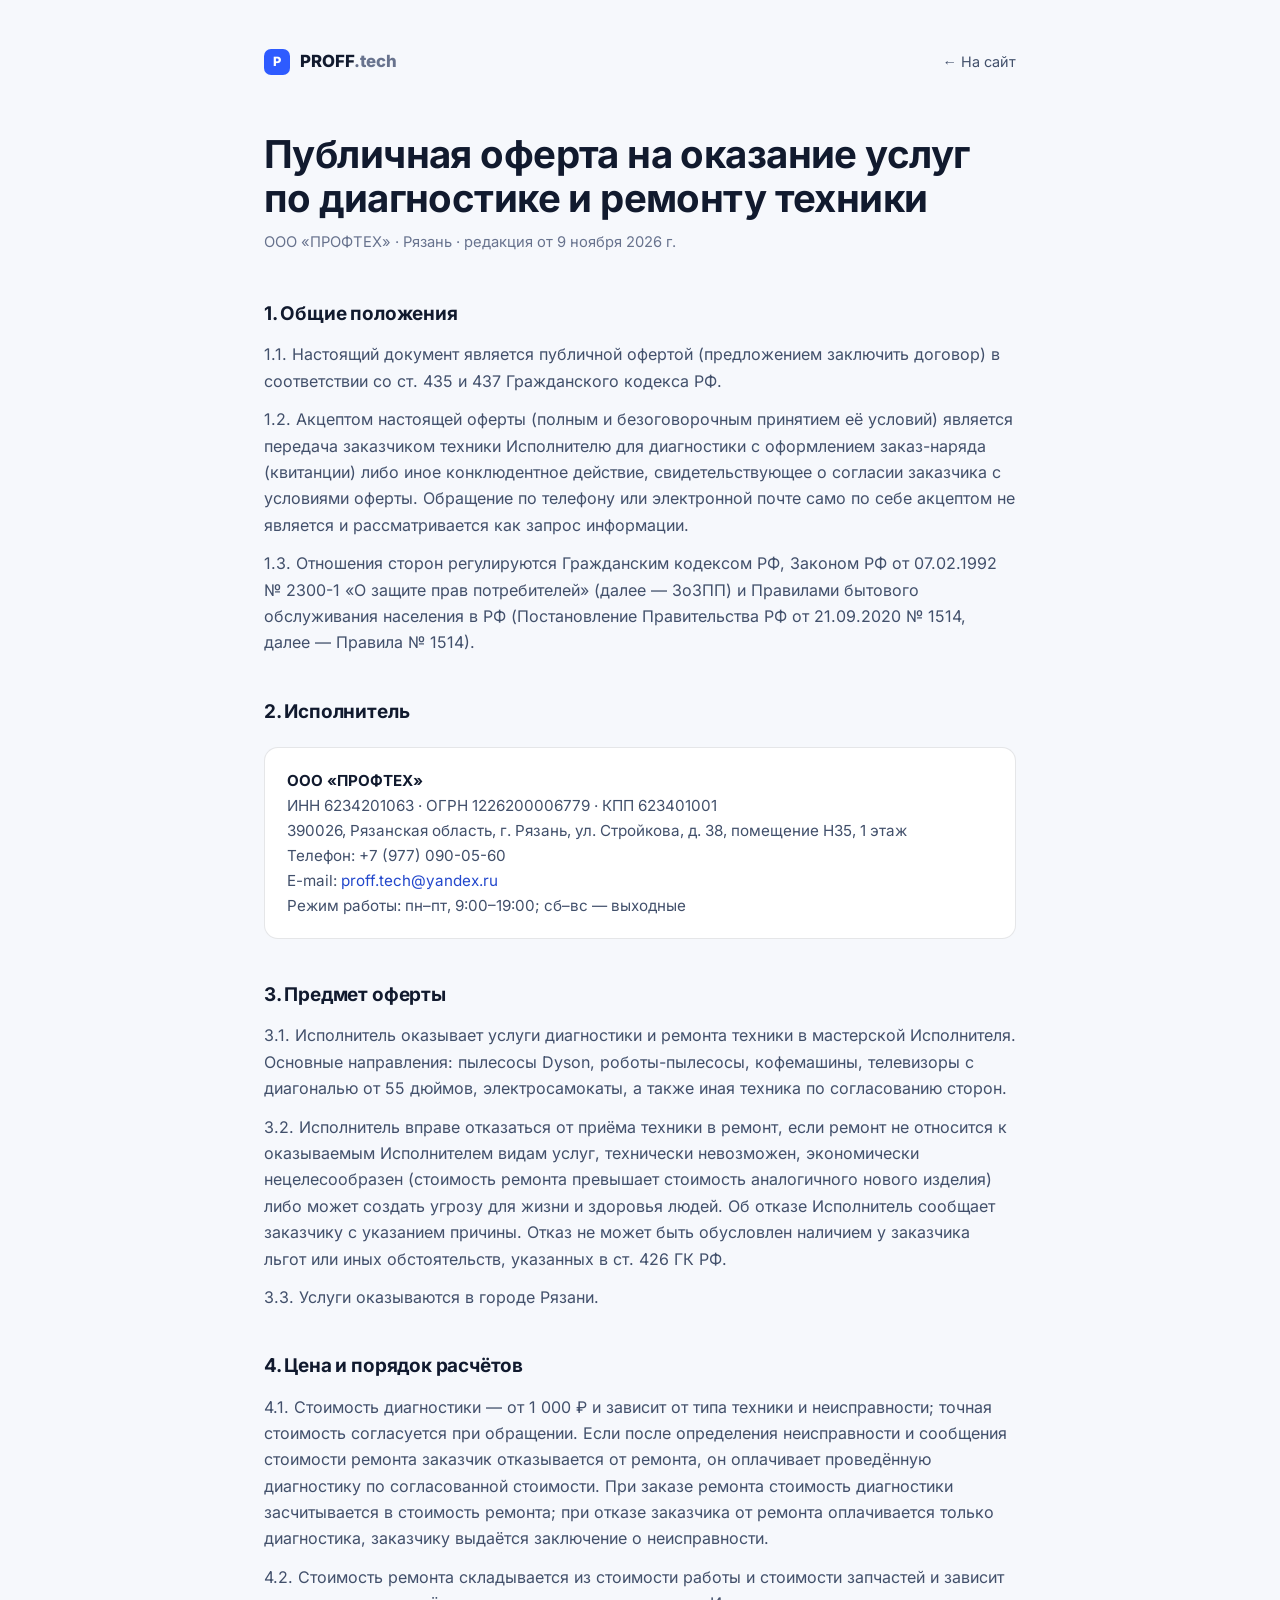
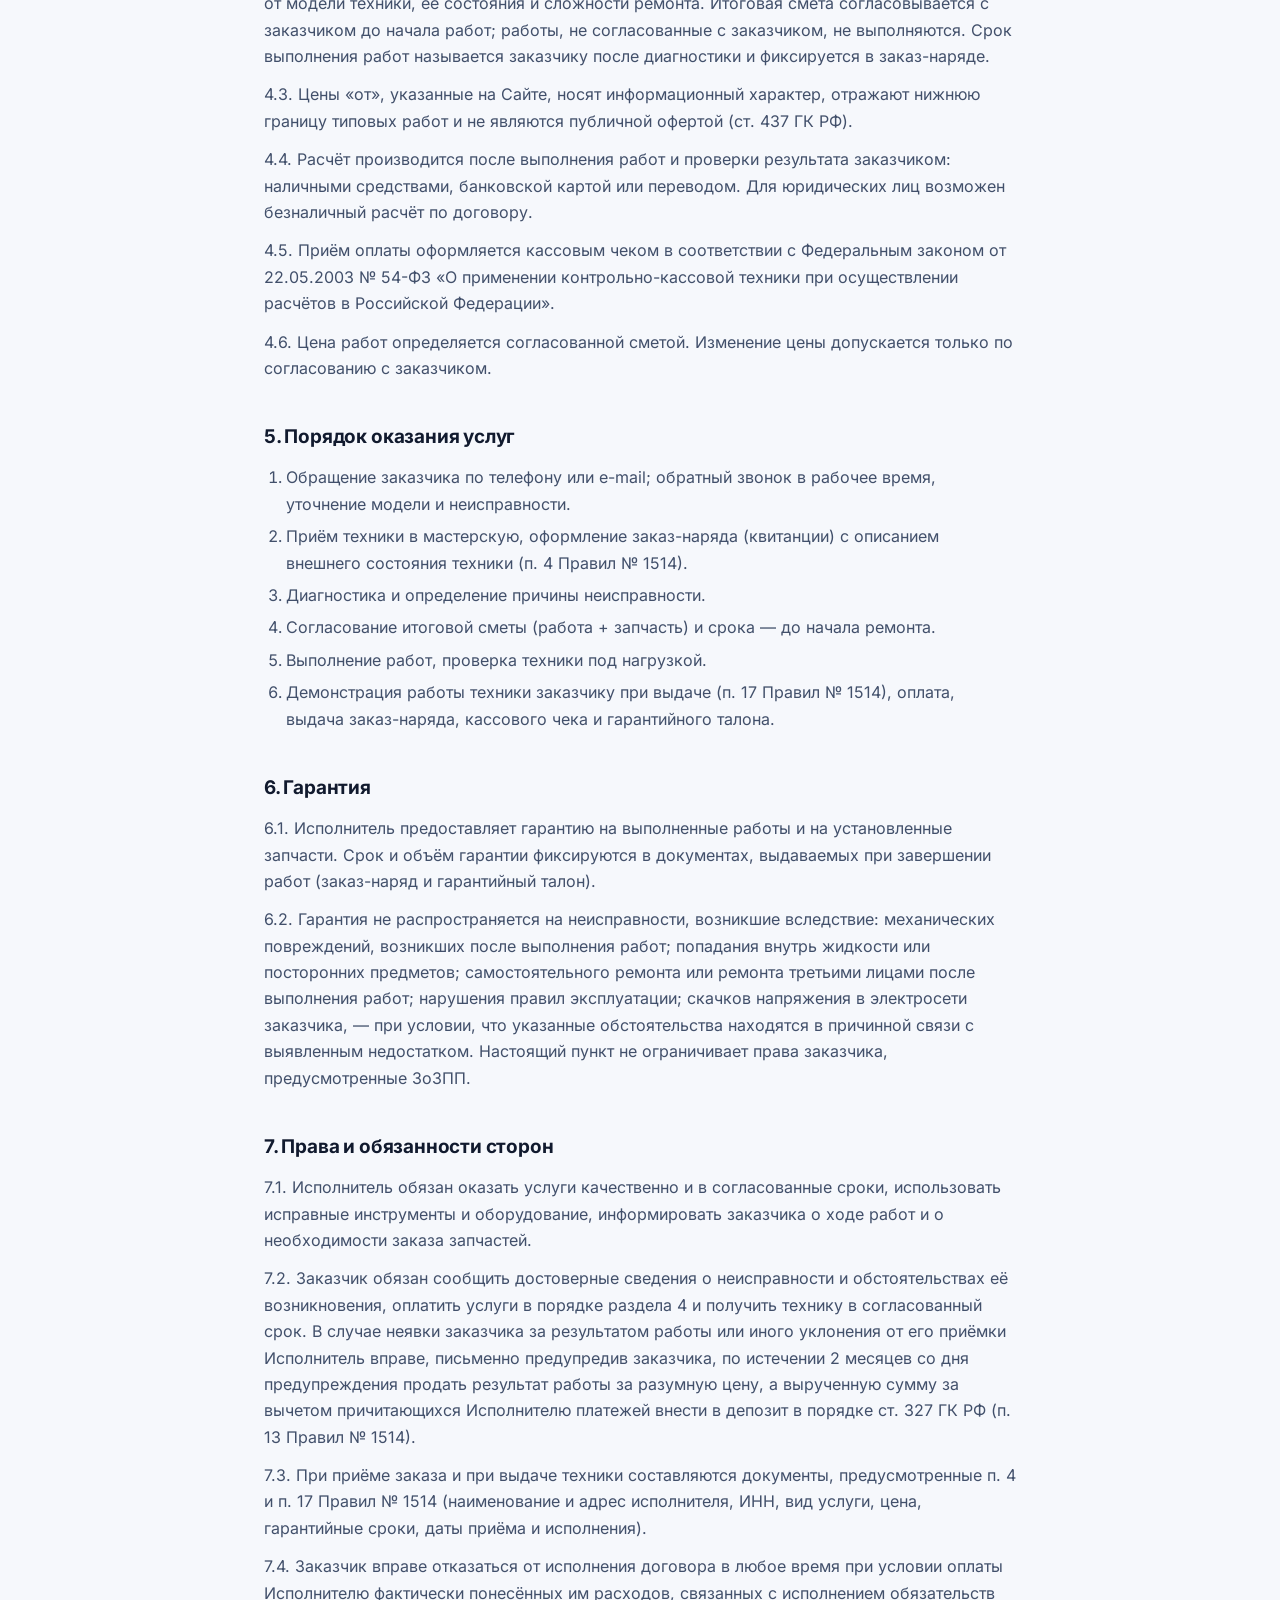
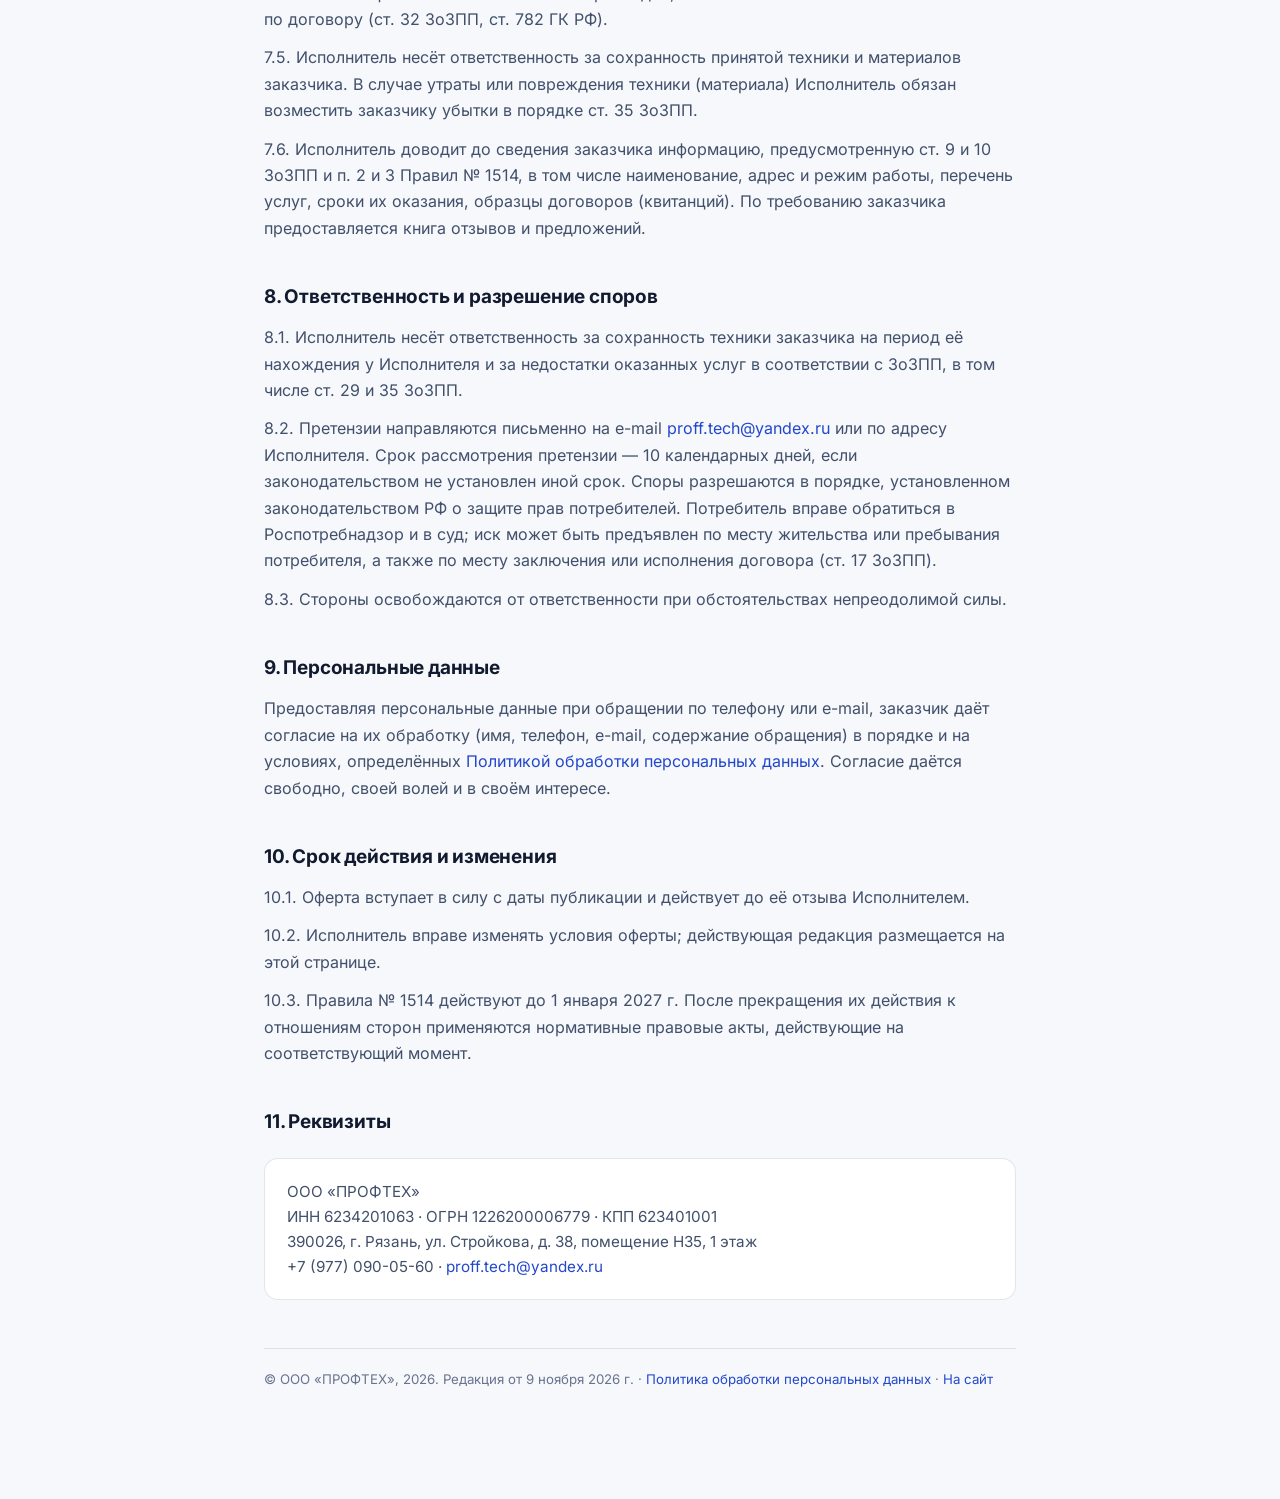
==== commit f318eeb5: "Add private physical site review preview" ====
--- a/offer.html
+++ b/offer.html
@@ -6,7 +6,10 @@
 <title>Публичная оферта на услуги ремонта — PROFF.tech</title>
 <meta name="description" content="Публичная оферта ООО «ПРОФТЕХ» на диагностику и ремонт премиальной бытовой техники и электроники в Рязани: Dyson, роботы-пылесосы, кофемашины, телевизоры, электросамокаты. Предмет, цена и порядок расчётов, гарантия, реквизиты.">
 <meta name="theme-color" content="#0A101E">
-<link rel="icon" href="data:image/svg+xml,%3Csvg xmlns='http://www.w3.org/2000/svg' viewBox='0 0 32 32'%3E%3Crect width='32' height='32' rx='8' fill='%232E5BFF'/%3E%3Cpath d='M18 4 7 18h7l-1 10 11-14h-7l1-10Z' fill='%23fff'/%3E%3C/svg%3E">
+<link rel="icon" type="image/svg+xml" href="/favicon.svg">
+<link rel="icon" type="image/png" sizes="48x48" href="/favicon-48.png">
+<link rel="shortcut icon" href="/favicon.ico">
+<link rel="apple-touch-icon" sizes="180x180" href="/apple-touch-icon.png">
 <link rel="stylesheet" href="fonts/inter.css">
 <style>
 :root{color-scheme:light;--bg:#F6F8FC;--surface:#FFFFFF;--line:rgba(18,28,50,.11);--text:#111A2E;--soft:#42506B;--muted:#68738E;--accent-text:#2247CC}
@@ -54,7 +57,7 @@
     <b>ООО «ПРОФТЕХ»</b><br>
     ИНН 6234201063 · ОГРН 1226200006779 · КПП 623401001<br>
     390026, Рязанская область, г. Рязань, ул. Стройкова, д. 38, помещение Н35, 1 этаж<br>
-    Телефон: +7 (977) 090-50-06<br>
+    Телефон: +7 (977) 090-05-60<br>
     E-mail: <a href="mailto:proff.tech@yandex.ru">proff.tech@yandex.ru</a><br>
     Режим работы: пн–пт, 9:00–19:00; сб–вс — выходные
   </div>
@@ -112,7 +115,7 @@
     ООО «ПРОФТЕХ»<br>
     ИНН 6234201063 · ОГРН 1226200006779 · КПП 623401001<br>
     390026, г. Рязань, ул. Стройкова, д. 38, помещение Н35, 1 этаж<br>
-    +7 (977) 090-50-06 · <a href="mailto:proff.tech@yandex.ru">proff.tech@yandex.ru</a>
+    +7 (977) 090-05-60 · <a href="mailto:proff.tech@yandex.ru">proff.tech@yandex.ru</a>
   </div>
 
   <p class="doc-note">© ООО «ПРОФТЕХ», 2026. Редакция от 9 ноября 2026 г. · <a href="privacy.html">Политика обработки персональных данных</a> · <a href="index.html">На сайт</a></p>
